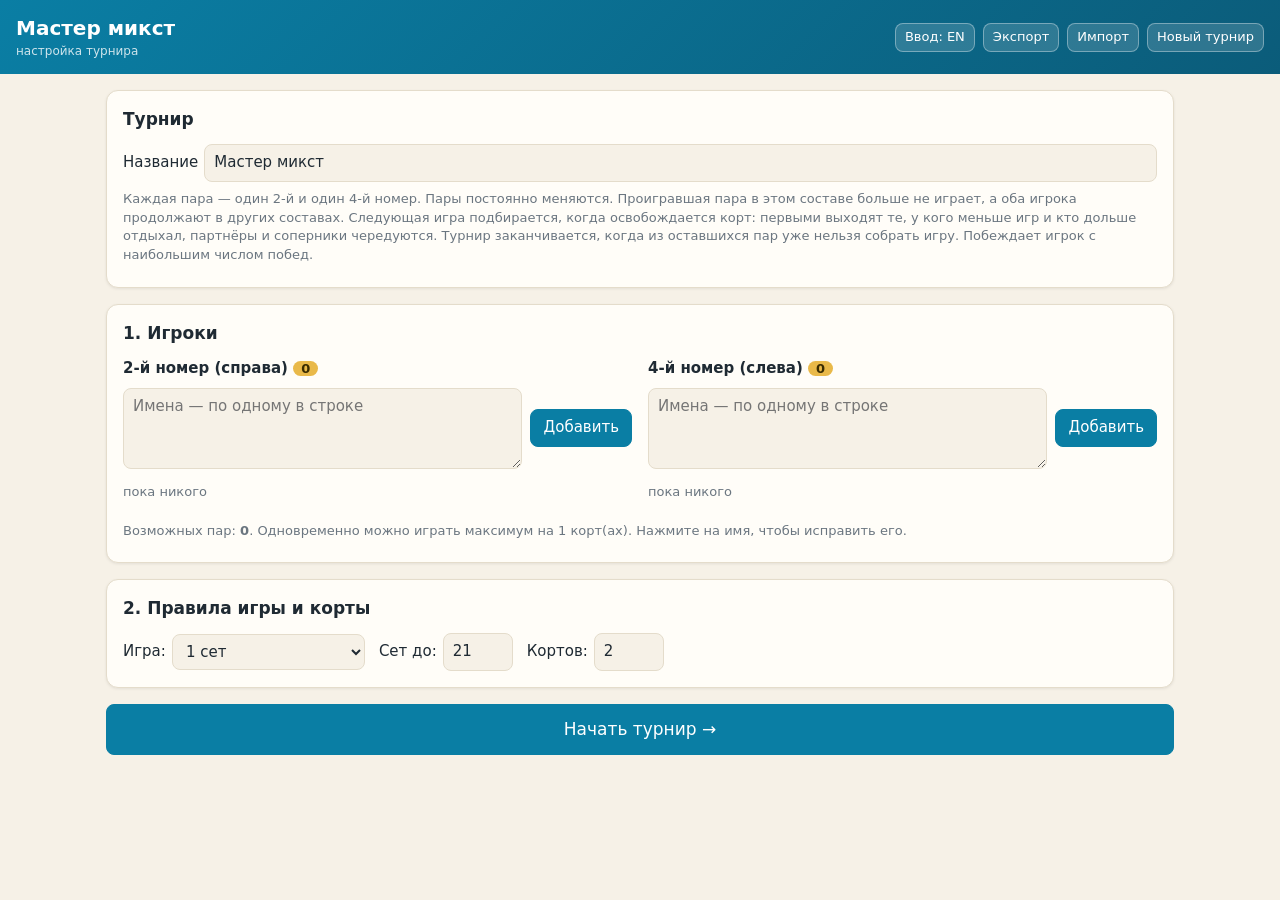
==== index.html @ 3801ddc5 "Add files via upload" ====
<!doctype html>
<html lang="ru">
<head>
<meta charset="utf-8">
<meta name="viewport" content="width=device-width,initial-scale=1">
<title>Мастер микст</title>
<style>
:root{
  --bg:#f6f1e7; --card:#fffdf8; --ink:#1f2a33; --muted:#6b7680; --line:#e4dccb;
  --sea:#0a7ea4; --sea-d:#07617f; --sand:#e9b949; --win:#1f8a4c;
  --ready:#e6f4fa; --done:#eef7f0; --danger:#c0392b; --shadow:0 1px 3px rgba(0,0,0,.08);
}
@media (prefers-color-scheme: dark){
  :root{ --bg:#141a1f; --card:#1d252c; --ink:#e7ecef; --muted:#93a0aa; --line:#2e3a44;
    --sea:#3bb0d6; --sea-d:#69c6e4; --win:#4cc27e; --ready:#173240; --done:#18301f; --shadow:none; }
}
*{box-sizing:border-box}
body{margin:0;background:var(--bg);color:var(--ink);font:15px/1.45 system-ui,-apple-system,"Segoe UI",Roboto,sans-serif}
header{background:linear-gradient(135deg,var(--sea),#0b5c7a);color:#fff;padding:14px 16px;display:flex;gap:8px;align-items:center;flex-wrap:wrap}
header h1{margin:0;font-size:20px;flex:1;min-width:200px}
header h1 small{display:block;font-weight:400;opacity:.8;font-size:12px}
header .btn{background:rgba(255,255,255,.15);border-color:rgba(255,255,255,.35);color:#fff}
main{max-width:1100px;margin:0 auto;padding:16px}
.card{background:var(--card);border:1px solid var(--line);border-radius:12px;padding:16px;margin-bottom:16px;box-shadow:var(--shadow)}
.card h2{margin:0 0 12px;font-size:17px;display:flex;align-items:center;gap:8px}
.card h3{margin:16px 0 8px;font-size:15px}
.cnt{background:var(--sand);color:#3a2c00;border-radius:10px;padding:0 8px;font-size:13px}
.muted{color:var(--muted);font-size:13px;margin:6px 0}
.row{display:flex;gap:8px;align-items:center;flex-wrap:wrap;margin:8px 0}
input,select,textarea{font:inherit;color:var(--ink);background:var(--bg);border:1px solid var(--line);border-radius:8px;padding:7px 9px}
textarea{flex:1;min-width:200px;resize:vertical}
input[type=number]{width:70px}
label{display:inline-flex;gap:6px;align-items:center}
.btn{font:inherit;cursor:pointer;border:1px solid var(--sea);background:var(--sea);color:#fff;border-radius:8px;padding:7px 12px;white-space:nowrap}
.btn:hover{filter:brightness(1.08)}
.btn.ghost{background:transparent;color:var(--sea)}
.btn.danger{background:transparent;border-color:var(--danger);color:var(--danger)}
.btn.big{font-size:17px;padding:12px 22px;width:100%}
.btn.sm{padding:4px 9px;font-size:13px}
.chips{display:flex;flex-wrap:wrap;gap:6px;margin:8px 0}
.chip{display:inline-flex;align-items:center;gap:4px;background:var(--bg);border:1px solid var(--line);border-radius:16px;padding:3px 6px 3px 10px;font-size:14px}
.chip button{border:0;background:none;color:var(--muted);cursor:pointer;font-size:16px;line-height:1;padding:0 3px}
.pcols{display:grid;grid-template-columns:repeat(auto-fit,minmax(280px,1fr));gap:16px}
.pcols h3{margin:0 0 4px}
.opts{display:flex;flex-wrap:wrap;gap:14px}
.tabs{display:flex;gap:4px;margin-bottom:16px;border-bottom:2px solid var(--line);overflow-x:auto}
.tabs button{font:inherit;border:0;background:none;color:var(--muted);padding:9px 14px;cursor:pointer;border-bottom:3px solid transparent;margin-bottom:-2px;white-space:nowrap}
.tabs button.on{color:var(--sea);border-bottom-color:var(--sea);font-weight:600}
.courts{display:grid;grid-template-columns:repeat(auto-fill,minmax(260px,1fr));gap:12px}
.court{border:2px solid var(--sea);border-radius:12px;padding:12px;background:var(--ready)}
.court.free{border-style:dashed;border-color:var(--line);background:transparent;color:var(--muted)}
.court.next{border-style:dashed}
.court .ch{font-size:12px;text-transform:uppercase;letter-spacing:.06em;color:var(--sea-d);font-weight:700;display:flex;justify-content:space-between}
.court .vs{font-size:17px;font-weight:600;margin:8px 0}
.court .vs i{display:block;font-style:normal;color:var(--muted);font-weight:400;font-size:13px;margin:2px 0}
.court .rec{color:var(--muted);font-weight:400;font-size:13px}
.qlist{list-style:none;padding:0;margin:0}
.qlist li{display:flex;align-items:center;gap:10px;padding:8px 0;border-bottom:1px solid var(--line);flex-wrap:wrap}
.qlist li:last-child{border-bottom:0}
.qlist .n{color:var(--muted);font-size:13px;min-width:34px}
.qlist .t{flex:1;min-width:180px}
.qlist .l{color:var(--muted);font-size:13px}
.banner{background:linear-gradient(135deg,var(--sand),#f4d27a);color:#3a2c00;border-radius:12px;padding:16px;margin-bottom:16px;font-size:18px;font-weight:600;text-align:center}
.mgrid{display:grid;grid-template-columns:repeat(auto-fill,minmax(230px,1fr));gap:10px}
.mc{border:1px solid var(--line);border-radius:8px;background:var(--card);overflow:hidden;font-size:14px;cursor:pointer}
.mc.ready{border-color:var(--sea);box-shadow:0 0 0 2px var(--ready)}
.mc .mh{font-size:11px;color:var(--muted);padding:3px 8px;background:var(--bg);display:flex;justify-content:space-between}
.mc .tr{display:flex;justify-content:space-between;padding:5px 8px;gap:8px}
.mc .tr+.tr{border-top:1px solid var(--line)}
.mc .tr.w{font-weight:700;color:var(--win)}
.mc .tr.l{color:var(--muted);text-decoration:line-through}
.mc .ms{font-size:11px;color:var(--muted);padding:2px 8px 4px}
.pgrid{display:grid;grid-template-columns:repeat(auto-fill,minmax(240px,1fr));gap:10px}
.pbox{border:1px solid var(--line);border-radius:10px;padding:10px;background:var(--bg)}
.pbox .ph{display:flex;justify-content:space-between;gap:8px;margin-bottom:6px}
.pbox .rec{color:var(--muted);font-size:13px}
.mates{display:flex;flex-wrap:wrap;gap:5px}
.mate{border:1px solid var(--line);background:var(--card);border-radius:12px;padding:1px 8px;font-size:13px}
.mate.won{border-color:var(--win);color:var(--win);font-weight:600}
.mate.out{text-decoration:line-through;color:var(--danger);opacity:.6;background:transparent}
.oncourt{color:var(--sea);font-weight:700}
table{border-collapse:collapse;width:100%;font-size:14px}
th,td{padding:6px 8px;border-bottom:1px solid var(--line);text-align:center}
th{color:var(--muted);font-weight:600;font-size:12px}
td.nm,th.nm{text-align:left}
tr.top td{background:var(--done)}
.tblwrap{overflow-x:auto}
.cross td{border:1px solid var(--line);min-width:52px}
.cross td.lost{background:rgba(192,57,43,.12);color:var(--danger)}
.cross td.alive{color:var(--win)}
#modal{position:fixed;inset:0;background:rgba(0,0,0,.45);display:none;align-items:center;justify-content:center;padding:16px;z-index:10}
#modal.on{display:flex}
.dlg{background:var(--card);border-radius:14px;padding:18px;max-width:460px;width:100%;max-height:90vh;overflow:auto}
.dlg h3{margin:0 0 4px}
.sets{display:grid;grid-template-columns:1fr 80px 80px;gap:8px;align-items:center;margin:14px 0}
.sets .hd{font-size:12px;color:var(--muted);font-weight:600;text-align:center}
.sets .hd:first-child{text-align:left}
.sets input{width:100%;text-align:center;font-size:17px}
.quick{display:grid;grid-template-columns:1fr 1fr;gap:8px;margin:12px 0}
.quick .btn{white-space:normal}
.err{color:var(--danger);font-size:13px;min-height:18px}
#toast{position:fixed;left:50%;bottom:20px;transform:translateX(-50%);background:#1f2a33;color:#fff;padding:12px 16px;border-radius:12px;max-width:min(560px,calc(100vw - 32px));box-shadow:0 6px 24px rgba(0,0,0,.3);display:none;z-index:20;cursor:pointer}
#toast.on{display:block}
#toast div+div{margin-top:4px}
</style>
</head>
<body>
<header>
  <h1 id="title">Мастер микст</h1>
  <button class="btn sm" id="kb" onclick="toggleRu()" title="Печатать русскими буквами, даже если в системе стоит английская раскладка (переключение: F2)">Ввод: EN</button>
  <button class="btn sm" onclick="exportData()">Экспорт</button>
  <button class="btn sm" onclick="document.getElementById('imp').click()">Импорт</button>
  <input type="file" id="imp" accept=".json" style="display:none" onchange="importData(this)">
  <button class="btn sm" onclick="newTournament()">Новый турнир</button>
</header>
<main id="app"></main>
<div id="modal" onclick="if(event.target===this)closeModal()"></div>
<div id="toast" onclick="this.classList.remove('on')"></div>

<script>
'use strict';
const LS = 'beachvb.mm.v1';
const POS = { 2: '2-й номер (справа)', 4: '4-й номер (слева)' };

function newState() {
  return {
    stage: 'setup', name: 'Мастер микст', players: [], pairs: [], matches: [], tab: 'now',
    settings: { bestOf: 1, pointsTo: 21, lastTo: 15, courts: 2 },
  };
}
function load() { try { const s = localStorage.getItem(LS); return s ? JSON.parse(s) : null; } catch (e) { return null; } }
function save() { try { localStorage.setItem(LS, JSON.stringify(S)); } catch (e) {} }
let S = load() || newState();

const uid = () => Math.random().toString(36).slice(2, 10);
const esc = s => String(s ?? '').replace(/[&<>"']/g, c => ({ '&': '&amp;', '<': '&lt;', '>': '&gt;', '"': '&quot;', "'": '&#39;' }[c]));
const $ = s => document.querySelector(s);
const byTime = (x, y) => x.time - y.time;
const pkey = (x, y) => x < y ? x + '|' + y : y + '|' + x;
function player(id) { return S.players.find(p => p.id === id); }
function pName(id) { const p = player(id); return p ? p.name : '?'; }
function pair(id) { return S.pairs.find(p => p.id === id); }
function pairName(id) { const p = pair(id); return p ? p.members.map(pName).join(' / ') : '?'; }
function membersOf(m) { return [...pair(m.a).members, ...pair(m.b).members]; }
function winnerPair(m) { return m.result ? (m.result.winner === 'a' ? m.a : m.b) : null; }
function loserPair(m) { return m.result ? (m.result.winner === 'a' ? m.b : m.a) : null; }
function maxNum() { return Math.max(0, ...S.matches.map(m => m.num)); }

/* ================= Состояние турнира ================= */
// выбывшие пары, кто сейчас занят, статистика игроков и пар
function info() {
  const ms = S.matches.slice().sort(byTime);
  const lost = new Set(), busy = new Set(), P = {}, opp = {}, pairG = {}, pairW = {}, pairL = {};
  S.players.forEach(p => { P[p.id] = { id: p.id, g: 0, w: 0, l: 0, pf: 0, pa: 0, last: 0 }; });
  for (const m of ms) {
    const A = pair(m.a).members, B = pair(m.b).members;
    [...A, ...B].forEach(p => { if (P[p]) { P[p].g++; P[p].last = m.time; } });
    [m.a, m.b].forEach(t => { pairG[t] = (pairG[t] || 0) + 1; });
    A.forEach(x => B.forEach(y => { opp[pkey(x, y)] = (opp[pkey(x, y)] || 0) + 1; }));
    if (m.result) {
      const aw = m.result.winner === 'a', W = aw ? A : B, L = aw ? B : A;
      lost.add(loserPair(m));
      pairW[winnerPair(m)] = (pairW[winnerPair(m)] || 0) + 1; pairL[loserPair(m)] = (pairL[loserPair(m)] || 0) + 1;
      W.forEach(p => P[p] && P[p].w++); L.forEach(p => P[p] && P[p].l++);
      for (const [x, y] of m.result.sets || []) {
        A.forEach(p => { if (P[p]) { P[p].pf += x; P[p].pa += y; } });
        B.forEach(p => { if (P[p]) { P[p].pf += y; P[p].pa += x; } });
      }
    } else [...A, ...B].forEach(p => busy.add(p));
  }
  return { lost, busy, P, opp, pairG, pairW, pairL, T: ms.length };
}
function availPairs(I, busy = I.busy) {
  return S.pairs.filter(p => !I.lost.has(p.id) && p.members.every(x => I.P[x] && !busy.has(x)));
}
function hasPairLeft(I, id) { return S.pairs.some(p => p.members.includes(id) && !I.lost.has(p.id)); }

// Подбор лучшей следующей игры: меньше всего сыгранных → дольше всех отдыхали → новые партнёры и соперники
function pickGame(I) {
  const C = Math.max(1, S.settings.courts), avail = availPairs(I);
  let best = null, bs = Infinity;
  for (let i = 0; i < avail.length; i++) for (let j = i + 1; j < avail.length; j++) {
    const a = avail[i], b = avail[j];
    if (a.members[0] === b.members[0] || a.members[1] === b.members[1]) continue; // игрок не может быть в обеих парах
    const ps = [...a.members, ...b.members];
    const g = ps.map(p => I.P[p].g);
    const w = ps.map(p => (I.T - I.P[p].last) / C);
    let s = 100 * Math.max(...g) + 20 * g.reduce((x, y) => x + y, 0)
      - 2 * w.reduce((x, y) => x + y * y, 0)
      + 6 * ((I.pairG[a.id] || 0) + (I.pairG[b.id] || 0));
    for (const x of a.members) for (const y of b.members) s += 4 * (I.opp[pkey(x, y)] || 0);
    s += Math.random();
    if (s < bs) { bs = s; best = [a, b]; }
  }
  return best;
}
function isComplete() { return S.stage === 'running' && S.matches.every(m => m.result) && !pickGame(info()); }

/* ================= Корты ================= */
function assignCourts() {
  const C = S.settings.courts, newly = [];
  for (const m of S.matches) if (m.court && (m.result || m.court > C)) m.court = null;
  const used = new Set(), busy = new Set();
  const freeCourt = () => { let c = 1; while (used.has(c)) c++; return c; };
  for (const m of S.matches) if (m.court) { used.add(m.court); membersOf(m).forEach(p => busy.add(p)); }
  // сначала — уже составленные, но не начатые игры (например, после сброса результата)
  for (const m of S.matches.filter(m => !m.result && !m.court).sort(byTime)) {
    if (used.size >= C) break;
    if (membersOf(m).some(p => busy.has(p))) continue;
    m.court = freeCourt(); used.add(m.court); membersOf(m).forEach(p => busy.add(p)); newly.push(m);
  }
  // затем — новые игры на свободные корты
  while (used.size < C && !S.matches.some(m => !m.result && !m.court)) {
    const I = info(), pick = pickGame(I);
    if (!pick) break;
    const n = I.T + 1, c = freeCourt();
    const m = { id: uid(), num: maxNum() + 1, time: n, a: pick[0].id, b: pick[1].id, court: c, result: null };
    S.matches.push(m); used.add(c); newly.push(m);
  }
  return newly;
}

/* ================= Места ================= */
function ranking() {
  const I = info(), pct = r => r.w / ((r.w + r.l) || 1);
  return Object.values(I.P).sort((x, y) => y.w - x.w || pct(y) - pct(x) || (y.pf - y.pa) - (x.pf - x.pa));
}
function places() {
  const R = ranking(), res = [], same = (x, y) => x.w === y.w && x.l === y.l && x.pf - x.pa === y.pf - y.pa;
  R.forEach((r, i) => { if (i && same(r, R[i - 1])) res[res.length - 1].ids.push(r.id); else res.push({ place: i + 1, ids: [r.id] }); });
  return res;
}
function placeMap() { const m = {}; places().forEach(x => x.ids.forEach(id => { m[id] = x.place; })); return m; }

/* ================= Настройка ================= */
function addPlayers(pos) {
  const el = $('#pl' + pos); const names = el.value.split(/[\n,;]+/).map(s => s.trim()).filter(Boolean);
  if (!names.length) return;
  names.forEach(n => S.players.push({ id: uid(), name: n, pos }));
  render();
  setTimeout(() => $('#pl' + pos) && $('#pl' + pos).focus(), 0);
}
function setPos(id, pos) { const p = player(id); if (p) p.pos = pos; render(); }
function delPlayer(id) { S.players = S.players.filter(p => p.id !== id); render(); }
function renamePlayer(id) {
  const p = player(id); if (!p) return;
  const v = prompt('Имя игрока', p.name); if (v && v.trim()) { p.name = v.trim(); render(); }
}
function setS(k, v) { S.settings[k] = v; render(); }

function startTournament() {
  const p2 = S.players.filter(p => p.pos === 2), p4 = S.players.filter(p => p.pos === 4);
  if (p2.length < 2 || p4.length < 2) return alert('Нужно минимум по 2 игрока каждого номера.');
  S.pairs = [];
  for (const a of p4) for (const b of p2) S.pairs.push({ id: 'pr_' + a.id + '_' + b.id, members: [a.id, b.id] });
  S.matches = []; S.stage = 'running'; S.tab = 'now';
  const nw = assignCourts(); render();
  toast(['Турнир начался! Пар в игре: ' + S.pairs.length, ...nw.map(courtLine)]);
}
function backToSetup() {
  if (S.matches.some(m => m.result) && !confirm('Все результаты игр будут удалены. Вернуться к настройке?')) return;
  S.stage = 'setup'; S.matches = []; S.pairs = []; render();
}
function newTournament() {
  if (!confirm('Начать новый турнир? Текущие данные будут удалены (сначала можно сделать экспорт).')) return;
  S = newState(); render();
}
function exportData() {
  const blob = new Blob([JSON.stringify(S, null, 2)], { type: 'application/json' });
  const a = document.createElement('a'); a.href = URL.createObjectURL(blob);
  a.download = (S.name || 'master-mix').replace(/[^\wа-яё -]/gi, '_') + '.json'; a.click();
  setTimeout(() => URL.revokeObjectURL(a.href), 1000);
}
function importData(inp) {
  const f = inp.files[0]; if (!f) return;
  f.text().then(t => {
    const d = JSON.parse(t);
    if (!Array.isArray(d.players) || !Array.isArray(d.matches) || !d.settings) throw 0;
    S = Object.assign(newState(), d); S.settings = Object.assign(newState().settings, d.settings); render(); toast(['Турнир загружен']);
  }).catch(() => alert('Не удалось прочитать файл')); inp.value = '';
}

/* ================= Результаты ================= */
function openMatch(id) {
  const m = S.matches.find(m => m.id === id); if (!m) return;
  const A = pairName(m.a), B = pairName(m.b), n = S.settings.bestOf;
  const sets = (m.result && m.result.sets) || [];
  let rows = '';
  for (let i = 0; i < n; i++) {
    const last = n > 1 && i === n - 1, ph = last ? S.settings.lastTo : S.settings.pointsTo;
    rows += `<div>Сет ${i + 1}${last ? ' <span class="muted">(если нужен)</span>' : ''}</div>
      <input type="number" min="0" inputmode="numeric" class="sa" placeholder="${ph}" value="${sets[i] ? sets[i][0] : ''}">
      <input type="number" min="0" inputmode="numeric" class="sb" placeholder="${ph}" value="${sets[i] ? sets[i][1] : ''}">`;
  }
  $('#modal').innerHTML = `<div class="dlg">
    <h3>Игра №${m.num}</h3><div class="muted">${m.court ? 'Корт ' + m.court : ''}</div>
    <div class="sets"><div class="hd">Счёт</div><div class="hd">${esc(A)}</div><div class="hd">${esc(B)}</div>${rows}</div>
    <div class="err" id="err"></div>
    <button class="btn big" onclick="saveScore('${id}')">Сохранить счёт</button>
    <p class="muted" style="text-align:center">или просто отметьте победителей без счёта:</p>
    <div class="quick"><button class="btn ghost" onclick="applyResult('${id}',{winner:'a',sets:[]})">Победа: ${esc(A)}</button>
      <button class="btn ghost" onclick="applyResult('${id}',{winner:'b',sets:[]})">Победа: ${esc(B)}</button></div>
    <div class="row" style="justify-content:space-between">
      ${m.result ? `<button class="btn danger sm" onclick="applyResult('${id}',null)">Сбросить результат</button>` : '<span></span>'}
      <button class="btn ghost sm" onclick="closeModal()">Закрыть</button></div></div>`;
  $('#modal').classList.add('on');
}
function closeModal() { $('#modal').classList.remove('on'); $('#modal').innerHTML = ''; }
function saveScore(id) {
  const as = [...document.querySelectorAll('#modal .sa')], bs = [...document.querySelectorAll('#modal .sb')];
  const sets = []; let err = '';
  as.forEach((el, i) => {
    const x = el.value.trim(), y = bs[i].value.trim();
    if (x === '' && y === '') return;
    if (x === '' || y === '') { err = `Сет ${i + 1}: введите счёт обеих пар`; return; }
    if (+x === +y) { err = `Сет ${i + 1}: ничьей быть не может`; return; }
    sets.push([+x, +y]);
  });
  if (!err && !sets.length) err = 'Введите счёт или выберите победителей кнопкой ниже';
  const wa = sets.filter(s => s[0] > s[1]).length, wb = sets.length - wa;
  if (!err && wa === wb) err = 'Счёт по сетам равный — нужен решающий сет';
  if (err) { $('#err').textContent = err; return; }
  applyResult(id, { winner: wa > wb ? 'a' : 'b', sets });
}
function applyResult(id, res) {
  const m = S.matches.find(m => m.id === id); const prev = m.result;
  if (prev && res && prev.winner !== res.winner) {
    // новая проигравшая пара могла уже сыграть позже — такие игры (и все после них) пересоздаются
    const nl = res.winner === 'a' ? m.b : m.a;
    const bad = S.matches.filter(x => x.time > m.time && (x.a === nl || x.b === nl));
    if (bad.length) {
      const t0 = Math.min(...bad.map(x => x.time)), del = S.matches.filter(x => x.time >= t0);
      if (!confirm(`Пара «${pairName(nl)}» уже играла позже. Будут удалены ${del.length} последующих игр(ы), и расписание составится заново. Продолжить?`)) return;
      S.matches = S.matches.filter(x => !del.includes(x));
    }
  }
  m.result = res ? Object.assign({}, res, { at: Date.now() }) : null;
  const nw = assignCourts();
  closeModal(); render();
  const msg = [];
  if (res) {
    msg.push(`Победа: <b>${esc(pairName(winnerPair(m)))}</b>`);
    msg.push(`Пара ${esc(pairName(loserPair(m)))} в этом составе больше не играет`);
  }
  nw.forEach(x => msg.push('▶ ' + courtLine(x)));
  if (isComplete()) { const p = places()[0]; if (p) msg.push(`🏆 Турнир завершён! Победитель: <b>${esc(p.ids.map(pName).join(', '))}</b>`); }
  if (msg.length) toast(msg);
}
function courtLine(m) { return `Корт ${m.court}: <b>${esc(pairName(m.a))}</b> — <b>${esc(pairName(m.b))}</b>`; }
function setCourts(v) {
  S.settings.courts = Math.max(1, Math.min(20, +v || 1));
  const nw = assignCourts(); render(); if (nw.length) toast(nw.map(x => '▶ ' + courtLine(x)));
}

let toastTimer;
function toast(lines) {
  const t = $('#toast'); t.innerHTML = lines.map(l => `<div>${l}</div>`).join('');
  t.classList.add('on'); clearTimeout(toastTimer); toastTimer = setTimeout(() => t.classList.remove('on'), 4000 + lines.length * 1500);
}

/* ================= Русская раскладка внутри приложения ================= */
// Клавиши переводятся в кириллицу по физическому положению (ЙЦУКЕН), независимо от раскладки системы
const RU_KEYS = {
  KeyQ: 'й', KeyW: 'ц', KeyE: 'у', KeyR: 'к', KeyT: 'е', KeyY: 'н', KeyU: 'г', KeyI: 'ш', KeyO: 'щ', KeyP: 'з', BracketLeft: 'х', BracketRight: 'ъ',
  KeyA: 'ф', KeyS: 'ы', KeyD: 'в', KeyF: 'а', KeyG: 'п', KeyH: 'р', KeyJ: 'о', KeyK: 'л', KeyL: 'д', Semicolon: 'ж', Quote: 'э',
  KeyZ: 'я', KeyX: 'ч', KeyC: 'с', KeyV: 'м', KeyB: 'и', KeyN: 'т', KeyM: 'ь', Comma: 'б', Period: 'ю', Backquote: 'ё',
};
let ruMode = false;
try { ruMode = localStorage.getItem('beachvb.ru') === '1'; } catch (e) {}
function toggleRu() {
  ruMode = !ruMode;
  try { localStorage.setItem('beachvb.ru', ruMode ? '1' : '0'); } catch (e) {}
  updateKb();
  toast([ruMode ? 'Ввод русскими буквами включён (F2 — переключить)' : 'Ввод как в системе (EN)']);
}
function updateKb() { const b = $('#kb'); if (b && b.style) { b.textContent = 'Ввод: ' + (ruMode ? 'RU' : 'EN'); b.style.background = ruMode ? 'var(--sand)' : ''; b.style.color = ruMode ? '#3a2c00' : ''; } }
function ruChar(e) {
  let ch = RU_KEYS[e.code];
  if (e.code === 'Slash') ch = e.shiftKey ? ',' : '.';
  if (!ch) return null;
  const upper = e.shiftKey !== !!(e.getModifierState && e.getModifierState('CapsLock'));
  return upper ? ch.toUpperCase() : ch;
}
function ruKeydown(e) {
  if (e.key === 'F2') { e.preventDefault(); toggleRu(); return; }
  if (!ruMode || e.ctrlKey || e.metaKey || e.altKey || e.isComposing) return;
  const el = e.target;
  if (!(el.tagName === 'TEXTAREA' || (el.tagName === 'INPUT' && (el.type === 'text' || el.type === 'search' || !el.getAttribute('type'))))) return;
  const ch = ruChar(e); if (!ch) return;
  e.preventDefault();
  if (!(document.execCommand && document.execCommand('insertText', false, ch))) {
    el.setRangeText(ch, el.selectionStart, el.selectionEnd, 'end'); el.dataset.ru = '1';
  }
}
if (typeof document !== 'undefined' && document.addEventListener) {
  document.addEventListener('keydown', ruKeydown, true);
  document.addEventListener('focusout', e => { const el = e.target; if (el.dataset && el.dataset.ru) { delete el.dataset.ru; el.dispatchEvent(new Event('change', { bubbles: true })); } }, true);
}

/* ================= Отрисовка ================= */
function render() {
  save();
  if (typeof document === 'undefined') return;
  $('#title').innerHTML = esc(S.name) + `<small>${S.stage === 'setup' ? 'настройка турнира' : 'мастер микст · ' + S.players.length + ' игроков'}</small>`;
  $('#app').innerHTML = S.stage === 'setup' ? viewSetup() : viewRun();
  updateKb();
}

function viewSetup() {
  const s = S.settings;
  const p2 = S.players.filter(p => p.pos === 2).length, p4 = S.players.filter(p => p.pos === 4).length;
  const col = pos => {
    const list = S.players.filter(p => p.pos === pos), other = pos === 2 ? 4 : 2;
    return `<div><h3>${POS[pos]} <span class="cnt">${list.length}</span></h3>
      <div class="row"><textarea id="pl${pos}" rows="3" placeholder="Имена — по одному в строке" onkeydown="if(event.key==='Enter'&&(event.ctrlKey||event.metaKey))addPlayers(${pos})"></textarea>
      <button class="btn" onclick="addPlayers(${pos})">Добавить</button></div>
      <div class="chips">${list.map(p => `<span class="chip"><span onclick="renamePlayer('${p.id}')" title="Нажмите, чтобы переименовать" style="cursor:pointer">${esc(p.name)}</span><button onclick="setPos('${p.id}',${other})" title="Перевести в ${other}-й номер">⇄</button><button onclick="delPlayer('${p.id}')" title="Удалить">×</button></span>`).join('') || '<span class="muted">пока никого</span>'}</div></div>`;
  };
  return `
  <section class="card"><h2>Турнир</h2>
    <div class="row"><label style="flex:1">Название <input style="flex:1" value="${esc(S.name)}" onchange="S.name=this.value;render()"></label></div>
    <p class="muted">Каждая пара — один 2-й и один 4-й номер. Пары постоянно меняются. Проигравшая пара в этом составе больше не играет, а оба игрока продолжают в других составах.
    Следующая игра подбирается, когда освобождается корт: первыми выходят те, у кого меньше игр и кто дольше отдыхал, партнёры и соперники чередуются.
    Турнир заканчивается, когда из оставшихся пар уже нельзя собрать игру. Побеждает игрок с наибольшим числом побед.</p></section>

  <section class="card"><h2>1. Игроки</h2>
    <div class="pcols">${col(2)}${col(4)}</div>
    <p class="muted">Возможных пар: <b>${p2 * p4}</b>. Одновременно можно играть максимум на ${Math.max(1, Math.floor(Math.min(p2, p4) / 2))} корт(ах). Нажмите на имя, чтобы исправить его.</p>
  </section>

  <section class="card"><h2>2. Правила игры и корты</h2>
    <div class="opts">
      <label>Игра: <select onchange="setS('bestOf',+this.value)"><option value="1" ${s.bestOf === 1 ? 'selected' : ''}>1 сет</option><option value="3" ${s.bestOf === 3 ? 'selected' : ''}>до 2 побед (3 сета)</option></select></label>
      <label>Сет до: <input type="number" min="1" value="${s.pointsTo}" onchange="setS('pointsTo',+this.value||21)"></label>
      ${s.bestOf > 1 ? `<label>Решающий сет до: <input type="number" min="1" value="${s.lastTo}" onchange="setS('lastTo',+this.value||15)"></label>` : ''}
      <label>Кортов: <input type="number" min="1" max="20" value="${s.courts}" onchange="setS('courts',Math.max(1,+this.value||1))"></label>
    </div>
  </section>
  <button class="btn big" onclick="startTournament()">Начать турнир →</button>`;
}

function viewRun() {
  const tabs = { now: 'Сейчас', games: 'Все игры', stats: 'Статистика' };
  const body = S.tab === 'games' ? viewGames() : S.tab === 'stats' ? viewStats() : viewNow();
  return `<div class="tabs">${Object.entries(tabs).map(([k, v]) => `<button class="${S.tab === k ? 'on' : ''}" onclick="S.tab='${k}';render()">${v}</button>`).join('')}
    <span style="flex:1"></span><button onclick="backToSetup()">⚙ Настройка</button></div>${body}`;
}

function sideHTML(pairId, P) {
  return pair(pairId).members.map(p => `${esc(pName(p))} <span class="rec">${P[p].w}/${P[p].l}</span>`).join(' / ');
}
function scoreText(m) {
  if (!m.result) return '';
  const s = m.result.sets || [];
  return s.length ? s.map(x => x[0] + ':' + x[1]).join(', ') : 'без счёта';
}

function viewNow() {
  const I = info(), C = S.settings.courts;
  const done = S.matches.filter(m => m.result).length, alive = availPairs(I, new Set()).length;
  let html = '';
  if (isComplete()) {
    const p = places()[0];
    html += `<div class="banner">🏆 Турнир завершён! Победитель: ${esc((p ? p.ids : []).map(pName).join(', '))}</div>`;
  }
  let courts = '';
  for (let c = 1; c <= C; c++) {
    const m = S.matches.find(x => x.court === c);
    courts += m ? `<div class="court"><div class="ch"><span>Корт ${c}</span><span>Игра №${m.num}</span></div>
      <div class="vs">${sideHTML(m.a, I.P)}<i>против</i>${sideHTML(m.b, I.P)}</div>
      <div class="row"><button class="btn" onclick="openMatch('${m.id}')">Ввести счёт / победителей</button></div></div>`
      : `<div class="court free"><div class="ch"><span>Корт ${c}</span></div><div class="vs" style="font-size:15px">Свободен</div><div class="muted">${isComplete() ? 'турнир завершён' : 'нет свободных игроков для игры'}</div></div>`;
  }
  if (!isComplete()) {
    const pick = pickGame(I);
    if (pick && S.matches.some(m => m.court)) courts += `<div class="court next"><div class="ch"><span>Следующая игра</span><span>предварительно</span></div>
      <div class="vs">${sideHTML(pick[0].id, I.P)}<i>против</i>${sideHTML(pick[1].id, I.P)}</div>
      <div class="muted">Выйдут на первый освободившийся корт. Состав может уточниться в этот момент, чтобы все играли равномерно.</div></div>`;
  }
  html += `<section class="card"><h2>На кортах</h2>
    <div class="row muted">Сыграно игр: <b>${done}</b> · Пар ещё в игре: <b>${alive}</b> из ${S.pairs.length}
      <span style="flex:1"></span><label>Кортов: <input type="number" min="1" max="20" value="${C}" onchange="setCourts(this.value)"></label></div>
    <div class="courts" style="margin-top:10px">${courts}</div></section>`;

  html += `<section class="card"><h2>Игроки</h2><div class="tblwrap"><table><thead><tr>
    <th class="nm">Игрок</th><th>Победы / поражения</th></tr></thead><tbody>
    ${ranking().map(r => `<tr><td class="nm">${esc(pName(r.id))}</td><td><b style="color:var(--win)">${r.w}</b> / ${r.l}</td></tr>`).join('')}
    </tbody></table></div></section>`;

  html += partnersCard(I);

  const rest = Object.values(I.P).filter(p => !I.busy.has(p.id));
  const resting = rest.filter(p => hasPairLeft(I, p.id)).sort((x, y) => x.g - y.g || x.last - y.last);
  const out = rest.filter(p => !hasPairLeft(I, p.id));
  if (resting.length || out.length) {
    html += `<section class="card"><h2>Отдыхают</h2>${resting.length ? `<ul class="qlist">${resting.map(p => {
      const pause = p.g ? Math.round((I.T - p.last) / Math.max(1, C)) : null;
      return `<li><span class="t">${esc(pName(p.id))} <span class="l">· ${player(p.id).pos}-й номер</span></span><span class="l">сыграно ${p.g}${pause !== null ? ` · пауза ${pause} ${pause === 1 ? 'тур' : 'тура(ов)'}` : ' · ещё не играл(а)'}</span></li>`;
    }).join('')}</ul>` : '<p class="muted">Все играют.</p>'}
    ${out.length ? `<h3>Закончили (все пары с их участием выбыли)</h3><p>${out.map(p => esc(pName(p.id))).join(', ')}</p>` : ''}</section>`;
  }

  const recent = S.matches.filter(m => m.result).sort((x, y) => (y.result.at || 0) - (x.result.at || 0)).slice(0, 6);
  if (recent.length) html += `<section class="card"><h2>Последние результаты</h2><ul class="qlist">${recent.map(m =>
    `<li><span class="n">№${m.num}</span><span class="t"><b>${esc(pairName(winnerPair(m)))}</b> победили ${esc(pairName(loserPair(m)))} <span class="l">· ${esc(scoreText(m))}</span></span>
    <button class="btn ghost sm" onclick="openMatch('${m.id}')">Изменить</button></li>`).join('')}</ul></section>`;
  return html;
}

// по каждому игроку — все возможные напарники; с кем проиграл — вычеркнуты
function partnersCard(I) {
  const pid = (x, y) => { const a = player(x), b = player(y); return a.pos === 4 ? 'pr_' + x + '_' + y : 'pr_' + y + '_' + x; };
  const boxes = ranking().map(r => {
    const me = player(r.id), mates = S.players.filter(p => p.pos !== me.pos);
    const left = mates.filter(p => !I.lost.has(pid(me.id, p.id))).length;
    return `<div class="pbox"><div class="ph"><b>${esc(me.name)}</b><span class="rec">${me.pos}-й · ${r.w}/${r.l}</span></div>
      <div class="mates">${mates.map(p => {
        const id = pid(me.id, p.id), w = I.pairW[id] || 0;
        if (I.lost.has(id)) return `<span class="mate out" title="проиграли вместе">${esc(p.name)}</span>`;
        return `<span class="mate${w ? ' won' : ''}" title="${w ? 'побед вместе: ' + w : 'ещё не играли вместе'}">${esc(p.name)}${w ? ' ✓' + (w > 1 ? w : '') : ''}</span>`;
      }).join('')}</div>
      <div class="muted" style="margin:4px 0 0">осталось напарников: ${left} из ${mates.length}</div></div>`;
  }).join('');
  return `<section class="card"><h2>Напарники</h2>
    <p class="muted">Зачёркнут — с этим напарником игрок проиграл, вместе они больше не играют. ✓ — вместе выиграли.</p>
    <div class="pgrid">${boxes}</div></section>`;
}
function card(m) {
  const sets = (m.result && m.result.sets) || [];
  const sa = sets.filter(x => x[0] > x[1]).length, sb = sets.length - sa;
  const cls = side => !m.result ? '' : m.result.winner === side ? 'w' : 'l';
  const sc = side => !m.result ? '' : sets.length ? (side === 'a' ? sa : sb) : (m.result.winner === side ? '✓' : '');
  return `<div class="mc ${m.result ? '' : 'ready'}" onclick="openMatch('${m.id}')">
    <div class="mh"><span>Игра №${m.num}</span>${m.court ? `<span class="oncourt">Корт ${m.court}</span>` : m.result ? '' : '<span>ждёт корта</span>'}</div>
    <div class="tr ${cls('a')}"><span>${esc(pairName(m.a))}</span><b>${sc('a')}</b></div>
    <div class="tr ${cls('b')}"><span>${esc(pairName(m.b))}</span><b>${sc('b')}</b></div>
    ${sets.length ? `<div class="ms">${esc(scoreText(m))}</div>` : ''}</div>`;
}
function viewGames() {
  const ms = S.matches.slice().sort(byTime);
  return `<section class="card"><h2>Все игры <span class="cnt">${ms.length}</span></h2>
    <p class="muted">Новые игры появляются по мере освобождения кортов. Нажмите на игру, чтобы ввести или изменить счёт.</p>
    <div class="mgrid">${ms.map(card).join('')}</div></section>`;
}

function viewStats() {
  const I = info(), R = ranking(), pm = placeMap();
  const alive = id => S.pairs.filter(p => p.members.includes(id) && !I.lost.has(p.id)).length;
  let h = `<section class="card"><h2>Личный зачёт${isComplete() ? ' — итог' : ''}</h2><div class="tblwrap"><table><thead><tr>
    <th>Место</th><th class="nm">Игрок</th><th>Номер</th><th>Игр</th><th>Побед</th><th>Поражений</th><th>% побед</th><th>Мячи</th><th>±</th><th>Пар в игре</th></tr></thead><tbody>
    ${R.map(r => { const g = r.w + r.l; return `<tr class="${pm[r.id] === 1 && g ? 'top' : ''}"><td><b>${pm[r.id]}</b></td><td class="nm">${esc(pName(r.id))}</td><td>${player(r.id).pos}</td>
      <td>${g}</td><td><b>${r.w}</b></td><td>${r.l}</td><td>${g ? Math.round(r.w / g * 100) + '%' : '—'}</td><td>${r.pf}:${r.pa}</td><td>${r.pf - r.pa > 0 ? '+' : ''}${r.pf - r.pa}</td><td>${alive(r.id)}</td></tr>`; }).join('')}
    </tbody></table></div><p class="muted">Побеждает игрок с наибольшим числом побед. При равенстве — выше процент побед, затем разница мячей.</p></section>`;
  const p4 = S.players.filter(p => p.pos === 4), p2 = S.players.filter(p => p.pos === 2);
  h += `<section class="card"><h2>Пары: победы–поражения</h2><div class="tblwrap"><table class="cross"><thead><tr><th class="nm">4-й \\ 2-й</th>${p2.map(p => `<th>${esc(p.name)}</th>`).join('')}</tr></thead><tbody>
    ${p4.map(a => `<tr><td class="nm"><b>${esc(a.name)}</b></td>${p2.map(b => {
      const id = 'pr_' + a.id + '_' + b.id, w = I.pairW[id] || 0, l = I.pairL[id] || 0;
      return I.lost.has(id) ? `<td class="lost">✕ ${w}–${l}</td>` : `<td class="alive">${w || l ? w + '–' + l : '·'}</td>`;
    }).join('')}</tr>`).join('')}</tbody></table></div>
    <p class="muted">✕ — пара проиграла и в этом составе больше не выходит. «·» — пара ещё не играла.</p></section>`;
  return h;
}

render();
</script>
</body>
</html>
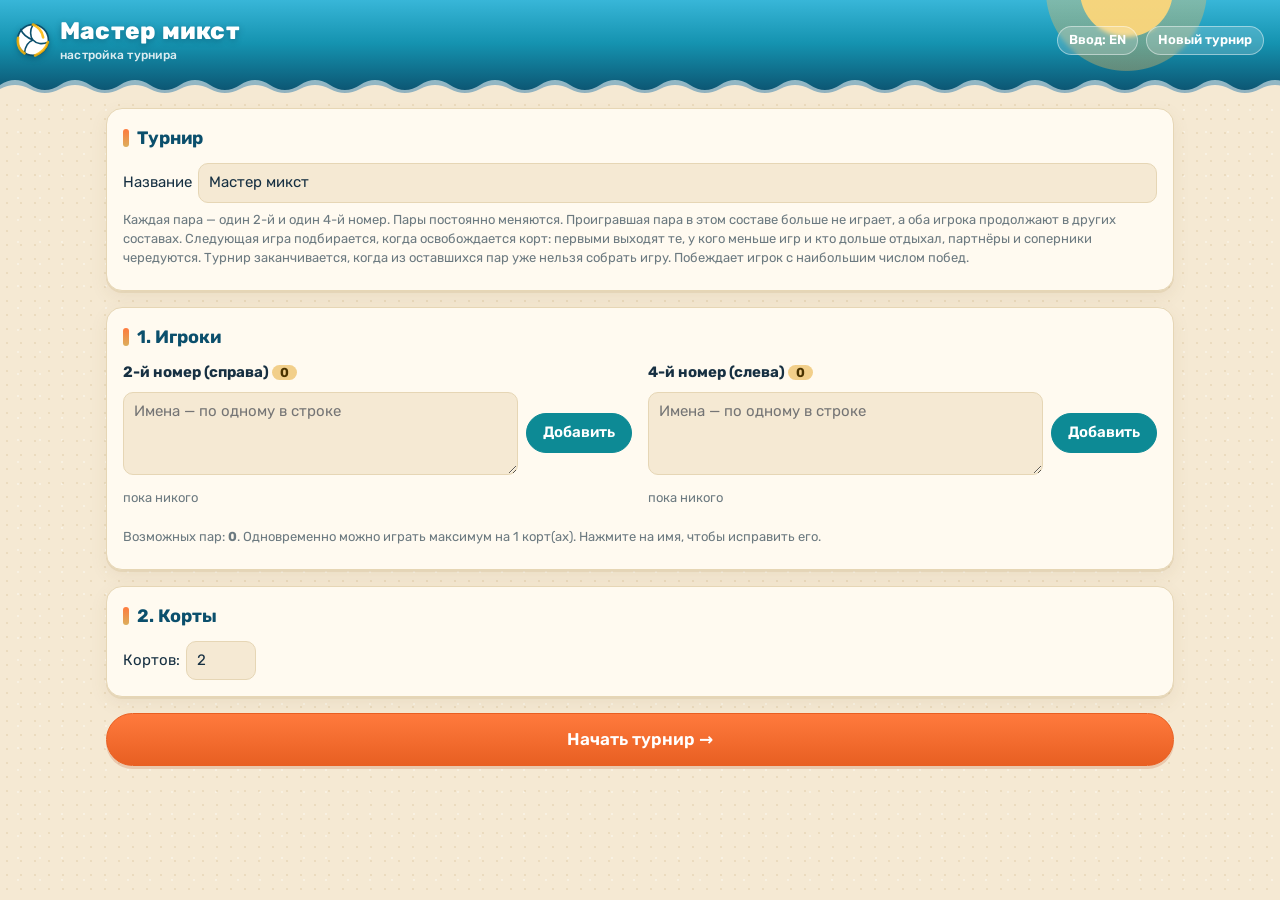
==== commit 01168493: "Add files via upload" ====
--- a/index.html
+++ b/index.html
@@ -4,113 +4,145 @@
 <meta charset="utf-8">
 <meta name="viewport" content="width=device-width,initial-scale=1">
 <title>Мастер микст</title>
+<link rel="preconnect" href="https://fonts.googleapis.com"><link rel="preconnect" href="https://fonts.gstatic.com" crossorigin>
+<link href="https://fonts.googleapis.com/css2?family=Rubik:wght@400;500;600;700;800&display=swap" rel="stylesheet">
+<link rel="icon" href="data:image/svg+xml,%3Csvg xmlns=%22http://www.w3.org/2000/svg%22 viewBox=%220 0 100 100%22%3E%3Ctext y=%22.9em%22 font-size=%2290%22%3E🏐%3C/text%3E%3C/svg%3E">
+<meta name="theme-color" content="#1593b0">
 <style>
 :root{
-  --bg:#f6f1e7; --card:#fffdf8; --ink:#1f2a33; --muted:#6b7680; --line:#e4dccb;
-  --sea:#0a7ea4; --sea-d:#07617f; --sand:#e9b949; --win:#1f8a4c;
-  --ready:#e6f4fa; --done:#eef7f0; --danger:#c0392b; --shadow:0 1px 3px rgba(0,0,0,.08);
+  --bg:#f5e9d3; --card:#fffaf0; --ink:#173042; --muted:#6c7a80; --line:#e6d6b5;
+  --sea:#0d8a95; --sea-d:#0a5f6e; --ocean:#0b4f6c; --sun:#ff7a3d; --sun-d:#e85f22;
+  --sand:#f2cf8a; --sand-d:#dcae5c; --court:#f6dca6; --win:#1e8a52;
+  --ready:#e2f4f4; --done:#e6f4ea; --danger:#c8412f; --shadow:0 2px 0 rgba(160,120,50,.12),0 6px 18px rgba(120,90,40,.08);
 }
 @media (prefers-color-scheme: dark){
-  :root{ --bg:#141a1f; --card:#1d252c; --ink:#e7ecef; --muted:#93a0aa; --line:#2e3a44;
-    --sea:#3bb0d6; --sea-d:#69c6e4; --win:#4cc27e; --ready:#173240; --done:#18301f; --shadow:none; }
+  :root{ --bg:#0f1c24; --card:#172a35; --ink:#eef3f2; --muted:#93a8ad; --line:#24404d;
+    --sea:#3cc3c9; --sea-d:#7fdadd; --ocean:#071a26; --sun:#ff8f57; --sun-d:#ff7a3d;
+    --sand:#c9a25c; --sand-d:#a8813d; --court:#3a3222; --win:#55cf8c;
+    --ready:#123a40; --done:#163424; --danger:#ff7a66; --shadow:none; }
 }
 *{box-sizing:border-box}
-body{margin:0;background:var(--bg);color:var(--ink);font:15px/1.45 system-ui,-apple-system,"Segoe UI",Roboto,sans-serif}
-header{background:linear-gradient(135deg,var(--sea),#0b5c7a);color:#fff;padding:14px 16px;display:flex;gap:8px;align-items:center;flex-wrap:wrap}
-header h1{margin:0;font-size:20px;flex:1;min-width:200px}
-header h1 small{display:block;font-weight:400;opacity:.8;font-size:12px}
-header .btn{background:rgba(255,255,255,.15);border-color:rgba(255,255,255,.35);color:#fff}
-main{max-width:1100px;margin:0 auto;padding:16px}
-.card{background:var(--card);border:1px solid var(--line);border-radius:12px;padding:16px;margin-bottom:16px;box-shadow:var(--shadow)}
-.card h2{margin:0 0 12px;font-size:17px;display:flex;align-items:center;gap:8px}
+body{margin:0;color:var(--ink);font:15px/1.45 Rubik,system-ui,-apple-system,"Segoe UI",Roboto,sans-serif;
+  background-color:var(--bg);
+  background-image:radial-gradient(rgba(170,125,50,.13) 1px,transparent 1.3px),radial-gradient(rgba(255,255,255,.35) 1px,transparent 1.3px);
+  background-size:14px 14px,22px 22px;background-position:0 0,7px 11px;min-height:100vh}
+header{position:relative;color:#fff;padding:18px 16px 34px;display:flex;gap:8px;align-items:center;flex-wrap:wrap;
+  background:radial-gradient(circle at 88% -10%,rgba(255,214,120,.95) 0 46px,rgba(255,190,90,.35) 47px 80px,transparent 81px),
+             linear-gradient(180deg,#38b6d8 0%,#1593b0 45%,var(--ocean) 100%)}
+header::after{content:"";position:absolute;left:0;right:0;bottom:-1px;height:22px;
+  background:url("data:image/svg+xml,%3Csvg xmlns='http://www.w3.org/2000/svg' viewBox='0 0 120 22' preserveAspectRatio='none'%3E%3Cpath d='M0 10 Q15 0 30 10 T60 10 T90 10 T120 10 V22 H0Z' fill='%23ffffff' fill-opacity='.55'/%3E%3Cpath d='M0 14 Q15 6 30 14 T60 14 T90 14 T120 14 V22 H0Z' fill='%23f5e9d3'/%3E%3C/svg%3E") repeat-x;background-size:120px 22px}
+@media (prefers-color-scheme: dark){ header{background:radial-gradient(circle at 88% -10%,rgba(240,240,220,.9) 0 30px,rgba(240,240,220,.15) 31px 60px,transparent 61px),linear-gradient(180deg,#123b52 0%,#0b2b3d 60%,var(--ocean) 100%)}
+  header::after{background-image:url("data:image/svg+xml,%3Csvg xmlns='http://www.w3.org/2000/svg' viewBox='0 0 120 22' preserveAspectRatio='none'%3E%3Cpath d='M0 10 Q15 0 30 10 T60 10 T90 10 T120 10 V22 H0Z' fill='%233cc3c9' fill-opacity='.3'/%3E%3Cpath d='M0 14 Q15 6 30 14 T60 14 T90 14 T120 14 V22 H0Z' fill='%230f1c24'/%3E%3C/svg%3E")} }
+header h1{margin:0;font-size:24px;font-weight:800;flex:1;min-width:200px;display:flex;align-items:center;gap:10px;letter-spacing:.01em;text-shadow:0 2px 6px rgba(0,40,60,.35)}
+#title{display:flex;flex-direction:column;line-height:1.15}
+header h1 small{display:block;margin-top:3px;font-size:12px;font-weight:500;opacity:.85;text-shadow:none}
+header h1 svg{width:34px;height:34px;flex:none;filter:drop-shadow(0 2px 3px rgba(0,40,60,.35));animation:spin 14s linear infinite}
+@keyframes spin{to{transform:rotate(360deg)}}
+@media (prefers-reduced-motion: reduce){header h1 svg{animation:none}}
+header .btn{background:rgba(255,255,255,.18);border-color:rgba(255,255,255,.45);color:#fff;backdrop-filter:blur(2px)}
+main{max-width:1100px;margin:0 auto;padding:12px 16px 24px}
+.card{background:var(--card);border:1px solid var(--line);border-radius:16px;padding:16px;margin-bottom:16px;box-shadow:var(--shadow)}
+.card h2{margin:0 0 12px;font-size:18px;font-weight:700;display:flex;align-items:center;gap:8px;color:var(--ocean)}
+@media (prefers-color-scheme: dark){ .card h2{color:var(--sea-d)} }
+.card h2::before{content:"";width:6px;height:18px;border-radius:3px;background:linear-gradient(var(--sun),var(--sand-d))}
 .card h3{margin:16px 0 8px;font-size:15px}
-.cnt{background:var(--sand);color:#3a2c00;border-radius:10px;padding:0 8px;font-size:13px}
+.cnt{background:var(--sand);color:#4a3300;border-radius:10px;padding:0 8px;font-size:13px}
 .muted{color:var(--muted);font-size:13px;margin:6px 0}
 .row{display:flex;gap:8px;align-items:center;flex-wrap:wrap;margin:8px 0}
-input,select,textarea{font:inherit;color:var(--ink);background:var(--bg);border:1px solid var(--line);border-radius:8px;padding:7px 9px}
+input,select,textarea{font:inherit;color:var(--ink);background:var(--bg);border:1px solid var(--line);border-radius:10px;padding:8px 10px}
+input:focus,select:focus,textarea:focus{outline:2px solid var(--sea);outline-offset:0;border-color:transparent}
 textarea{flex:1;min-width:200px;resize:vertical}
 input[type=number]{width:70px}
 label{display:inline-flex;gap:6px;align-items:center}
-.btn{font:inherit;cursor:pointer;border:1px solid var(--sea);background:var(--sea);color:#fff;border-radius:8px;padding:7px 12px;white-space:nowrap}
+.btn{font:inherit;font-weight:600;cursor:pointer;border:1px solid var(--sea);background:var(--sea);color:#fff;border-radius:999px;padding:8px 16px;white-space:nowrap;transition:transform .08s,filter .15s}
 .btn:hover{filter:brightness(1.08)}
+.btn:active{transform:translateY(1px)}
 .btn.ghost{background:transparent;color:var(--sea)}
 .btn.danger{background:transparent;border-color:var(--danger);color:var(--danger)}
-.btn.big{font-size:17px;padding:12px 22px;width:100%}
-.btn.sm{padding:4px 9px;font-size:13px}
+.btn.big{font-size:17px;padding:13px 22px;width:100%;background:linear-gradient(180deg,var(--sun),var(--sun-d));border-color:var(--sun-d);box-shadow:0 3px 0 #b8461a33}
+.btn.big.ghost{background:var(--card);color:var(--ocean);border:2px solid var(--sand-d);box-shadow:none}
+@media (prefers-color-scheme: dark){ .btn.big.ghost{color:var(--ink)} }
+.btn.sm{padding:4px 11px;font-size:13px}
 .chips{display:flex;flex-wrap:wrap;gap:6px;margin:8px 0}
 .chip{display:inline-flex;align-items:center;gap:4px;background:var(--bg);border:1px solid var(--line);border-radius:16px;padding:3px 6px 3px 10px;font-size:14px}
 .chip button{border:0;background:none;color:var(--muted);cursor:pointer;font-size:16px;line-height:1;padding:0 3px}
-.pcols{display:grid;grid-template-columns:repeat(auto-fit,minmax(280px,1fr));gap:16px}
+.pcols{display:grid;grid-template-columns:repeat(auto-fit,minmax(260px,1fr));gap:16px}
 .pcols h3{margin:0 0 4px}
 .opts{display:flex;flex-wrap:wrap;gap:14px}
-.tabs{display:flex;gap:4px;margin-bottom:16px;border-bottom:2px solid var(--line);overflow-x:auto}
-.tabs button{font:inherit;border:0;background:none;color:var(--muted);padding:9px 14px;cursor:pointer;border-bottom:3px solid transparent;margin-bottom:-2px;white-space:nowrap}
-.tabs button.on{color:var(--sea);border-bottom-color:var(--sea);font-weight:600}
-.courts{display:grid;grid-template-columns:repeat(auto-fill,minmax(260px,1fr));gap:12px}
-.court{border:2px solid var(--sea);border-radius:12px;padding:12px;background:var(--ready)}
-.court.free{border-style:dashed;border-color:var(--line);background:transparent;color:var(--muted)}
-.court.next{border-style:dashed}
-.court .ch{font-size:12px;text-transform:uppercase;letter-spacing:.06em;color:var(--sea-d);font-weight:700;display:flex;justify-content:space-between}
-.court .vs{font-size:17px;font-weight:600;margin:8px 0}
-.court .vs i{display:block;font-style:normal;color:var(--muted);font-weight:400;font-size:13px;margin:2px 0}
+.tabs{display:flex;gap:4px;margin-bottom:16px;padding:4px;background:var(--card);border:1px solid var(--line);border-radius:999px;overflow-x:auto;box-shadow:var(--shadow)}
+.tabs button{font:inherit;font-weight:600;border:0;background:none;color:var(--muted);padding:8px 14px;cursor:pointer;border-radius:999px;white-space:nowrap}
+.tabs button.on{color:#fff;background:var(--sea)}
+.tabs{scrollbar-width:none}.tabs::-webkit-scrollbar{display:none}
+@media (max-width:480px){ .tabs button{padding:7px 10px;font-size:14px} .tabs .cfg span{display:none} }
+.courts{display:grid;grid-template-columns:repeat(auto-fill,minmax(260px,1fr));gap:14px}
+.court{position:relative;border-radius:14px;padding:12px;background:var(--court);
+  background-image:radial-gradient(rgba(160,110,30,.16) 1px,transparent 1.4px);background-size:9px 9px;
+  border:3px solid #fff;box-shadow:0 0 0 3px var(--sand-d),var(--shadow)}
+@media (prefers-color-scheme: dark){ .court{border-color:#e9e2cf} }
+.court.free{border:2px dashed var(--line);box-shadow:none;background:transparent;color:var(--muted)}
+.court.next{border-style:dashed;opacity:.92}
+.court .ch{font-size:12px;text-transform:uppercase;letter-spacing:.08em;color:var(--sea-d);font-weight:800;display:flex;justify-content:space-between}
+@media (prefers-color-scheme: light){ .court .ch{color:#7a5410} }
+.court .vs{font-size:17px;font-weight:700;margin:8px 0;text-align:center}
+.court .vs i{display:flex;align-items:center;gap:8px;font-style:normal;color:var(--muted);font-weight:500;font-size:12px;margin:10px 0;text-transform:uppercase;letter-spacing:.1em}
+.court .vs i::before,.court .vs i::after{content:"";flex:1;height:6px;
+  background:repeating-linear-gradient(90deg,var(--ink) 0 1px,transparent 1px 5px),linear-gradient(var(--ink),var(--ink)) top/100% 1px no-repeat;opacity:.45}
+.court .side{display:flex;flex-wrap:wrap;justify-content:center;align-items:center;gap:4px 8px;background:rgba(255,255,255,.75);border:2px solid var(--ocean);border-radius:12px;padding:9px 10px;box-shadow:0 2px 0 rgba(11,79,108,.15)}
+@media (prefers-color-scheme: dark){ .court .side{background:rgba(10,30,40,.55);border-color:var(--sea)} }
+.court .pl{white-space:nowrap}
+.court .amp{color:var(--sun-d);font-weight:800}
 .court .rec{color:var(--muted);font-weight:400;font-size:13px}
+.court .btn{width:100%;background:var(--ocean);border-color:var(--ocean)}
+@media (prefers-color-scheme: dark){ .court .btn{background:var(--sea);border-color:var(--sea);color:#062027} }
 .qlist{list-style:none;padding:0;margin:0}
-.qlist li{display:flex;align-items:center;gap:10px;padding:8px 0;border-bottom:1px solid var(--line);flex-wrap:wrap}
+.qlist li{display:flex;align-items:center;gap:10px;padding:8px 0;border-bottom:1px dashed var(--line);flex-wrap:wrap}
 .qlist li:last-child{border-bottom:0}
 .qlist .n{color:var(--muted);font-size:13px;min-width:34px}
 .qlist .t{flex:1;min-width:180px}
 .qlist .l{color:var(--muted);font-size:13px}
-.banner{background:linear-gradient(135deg,var(--sand),#f4d27a);color:#3a2c00;border-radius:12px;padding:16px;margin-bottom:16px;font-size:18px;font-weight:600;text-align:center}
+.banner{background:linear-gradient(135deg,#ffd166,var(--sun));color:#4a2200;border-radius:16px;padding:18px;margin-bottom:16px;font-size:19px;font-weight:800;text-align:center;box-shadow:0 4px 14px rgba(255,122,61,.3)}
 .mgrid{display:grid;grid-template-columns:repeat(auto-fill,minmax(230px,1fr));gap:10px}
-.mc{border:1px solid var(--line);border-radius:8px;background:var(--card);overflow:hidden;font-size:14px;cursor:pointer}
+.mc{border:1px solid var(--line);border-radius:12px;background:var(--card);overflow:hidden;font-size:14px;cursor:pointer}
 .mc.ready{border-color:var(--sea);box-shadow:0 0 0 2px var(--ready)}
-.mc .mh{font-size:11px;color:var(--muted);padding:3px 8px;background:var(--bg);display:flex;justify-content:space-between}
-.mc .tr{display:flex;justify-content:space-between;padding:5px 8px;gap:8px}
+.mc .mh{font-size:11px;color:var(--muted);padding:4px 10px;background:var(--bg);display:flex;justify-content:space-between}
+.mc .tr{display:flex;justify-content:space-between;padding:6px 10px;gap:8px}
 .mc .tr+.tr{border-top:1px solid var(--line)}
 .mc .tr.w{font-weight:700;color:var(--win)}
 .mc .tr.l{color:var(--muted);text-decoration:line-through}
-.mc .ms{font-size:11px;color:var(--muted);padding:2px 8px 4px}
 .pgrid{display:grid;grid-template-columns:repeat(auto-fill,minmax(240px,1fr));gap:10px}
-.pbox{border:1px solid var(--line);border-radius:10px;padding:10px;background:var(--bg)}
+.pbox{border:1px solid var(--line);border-radius:12px;padding:10px;background:var(--bg)}
 .pbox .ph{display:flex;justify-content:space-between;gap:8px;margin-bottom:6px}
 .pbox .rec{color:var(--muted);font-size:13px}
 .mates{display:flex;flex-wrap:wrap;gap:5px}
 .mate{border:1px solid var(--line);background:var(--card);border-radius:12px;padding:1px 8px;font-size:13px}
-.mate.won{border-color:var(--win);color:var(--win);font-weight:600}
 .mate.out{text-decoration:line-through;color:var(--danger);opacity:.6;background:transparent}
 .oncourt{color:var(--sea);font-weight:700}
 table{border-collapse:collapse;width:100%;font-size:14px}
-th,td{padding:6px 8px;border-bottom:1px solid var(--line);text-align:center}
+th,td{padding:7px 8px;border-bottom:1px solid var(--line);text-align:center}
 th{color:var(--muted);font-weight:600;font-size:12px}
 td.nm,th.nm{text-align:left}
-tr.top td{background:var(--done)}
+tr.top td{background:rgba(255,209,102,.3)}
 .tblwrap{overflow-x:auto}
 .cross td{border:1px solid var(--line);min-width:52px}
-.cross td.lost{background:rgba(192,57,43,.12);color:var(--danger)}
+.cross td.lost{background:rgba(200,65,47,.12);color:var(--danger)}
 .cross td.alive{color:var(--win)}
-#modal{position:fixed;inset:0;background:rgba(0,0,0,.45);display:none;align-items:center;justify-content:center;padding:16px;z-index:10}
+#modal{position:fixed;inset:0;background:rgba(6,40,55,.55);display:none;align-items:center;justify-content:center;padding:16px;z-index:10}
 #modal.on{display:flex}
-.dlg{background:var(--card);border-radius:14px;padding:18px;max-width:460px;width:100%;max-height:90vh;overflow:auto}
+.dlg{background:var(--card);border-radius:18px;padding:18px;max-width:460px;width:100%;max-height:90vh;overflow:auto;border-top:6px solid var(--sun)}
 .dlg h3{margin:0 0 4px}
-.sets{display:grid;grid-template-columns:1fr 80px 80px;gap:8px;align-items:center;margin:14px 0}
-.sets .hd{font-size:12px;color:var(--muted);font-weight:600;text-align:center}
-.sets .hd:first-child{text-align:left}
-.sets input{width:100%;text-align:center;font-size:17px}
 .quick{display:grid;grid-template-columns:1fr 1fr;gap:8px;margin:12px 0}
 .quick .btn{white-space:normal}
 .err{color:var(--danger);font-size:13px;min-height:18px}
-#toast{position:fixed;left:50%;bottom:20px;transform:translateX(-50%);background:#1f2a33;color:#fff;padding:12px 16px;border-radius:12px;max-width:min(560px,calc(100vw - 32px));box-shadow:0 6px 24px rgba(0,0,0,.3);display:none;z-index:20;cursor:pointer}
+#toast{position:fixed;left:50%;bottom:20px;transform:translateX(-50%);background:var(--ocean);color:#fff;padding:12px 16px;border-radius:14px;max-width:min(560px,calc(100vw - 32px));box-shadow:0 6px 24px rgba(0,0,0,.3);display:none;z-index:20;cursor:pointer;border-left:5px solid var(--sun)}
+@media (prefers-color-scheme: dark){ #toast{background:#1d3a48} }
 #toast.on{display:block}
 #toast div+div{margin-top:4px}
 </style>
 </head>
 <body>
 <header>
-  <h1 id="title">Мастер микст</h1>
+  <h1><svg viewBox="0 0 64 64" aria-hidden="true"><circle cx="32" cy="32" r="29" fill="#fff" stroke="#0b4f6c" stroke-width="3"/><path d="M32 3c-6 10-6 22 0 29s18 9 28 4M32 32c-8 3-15 12-16 25M32 32C22 28 12 20 9 12" fill="none" stroke="#0b4f6c" stroke-width="3" stroke-linecap="round"/><path d="M32 3c10 4 17 13 19 24M60 36c-3 11-12 20-24 25M16 57C7 51 2 40 4 28" fill="none" stroke="#ffb703" stroke-width="5" stroke-linecap="round" opacity=".85"/></svg><span id="title">Мастер микст</span></h1>
   <button class="btn sm" id="kb" onclick="toggleRu()" title="Печатать русскими буквами, даже если в системе стоит английская раскладка (переключение: F2)">Ввод: EN</button>
-  <button class="btn sm" onclick="exportData()">Экспорт</button>
-  <button class="btn sm" onclick="document.getElementById('imp').click()">Импорт</button>
-  <input type="file" id="imp" accept=".json" style="display:none" onchange="importData(this)">
   <button class="btn sm" onclick="newTournament()">Новый турнир</button>
 </header>
 <main id="app"></main>
@@ -154,7 +186,7 @@
   S.players.forEach(p => { P[p.id] = { id: p.id, g: 0, w: 0, l: 0, pf: 0, pa: 0, last: 0 }; });
   for (const m of ms) {
     const A = pair(m.a).members, B = pair(m.b).members;
-    [...A, ...B].forEach(p => { if (P[p]) { P[p].g++; P[p].last = m.time; } });
+    [[m.a, A], [m.b, B]].forEach(([t, M]) => M.forEach(p => { if (P[p]) { P[p].g++; P[p].last = m.time; P[p].lastPair = t; } }));
     [m.a, m.b].forEach(t => { pairG[t] = (pairG[t] || 0) + 1; });
     A.forEach(x => B.forEach(y => { opp[pkey(x, y)] = (opp[pkey(x, y)] || 0) + 1; }));
     if (m.result) {
@@ -187,7 +219,9 @@
     const w = ps.map(p => (I.T - I.P[p].last) / C);
     let s = 100 * Math.max(...g) + 20 * g.reduce((x, y) => x + y, 0)
       - 2 * w.reduce((x, y) => x + y * y, 0)
-      + 6 * ((I.pairG[a.id] || 0) + (I.pairG[b.id] || 0));
+      // разнообразие напарников: чем чаще пара уже играла и если это тот же напарник, что в прошлой игре, — тем хуже
+      + 40 * ((I.pairG[a.id] || 0) + (I.pairG[b.id] || 0));
+    for (const t of [a, b]) for (const x of t.members) if (I.P[x].lastPair === t.id) s += 60;
     for (const x of a.members) for (const y of b.members) s += 4 * (I.opp[pkey(x, y)] || 0);
     s += Math.random();
     if (s < bs) { bs = s; best = [a, b]; }
@@ -265,63 +299,22 @@
   if (!confirm('Начать новый турнир? Текущие данные будут удалены (сначала можно сделать экспорт).')) return;
   S = newState(); render();
 }
-function exportData() {
-  const blob = new Blob([JSON.stringify(S, null, 2)], { type: 'application/json' });
-  const a = document.createElement('a'); a.href = URL.createObjectURL(blob);
-  a.download = (S.name || 'master-mix').replace(/[^\wа-яё -]/gi, '_') + '.json'; a.click();
-  setTimeout(() => URL.revokeObjectURL(a.href), 1000);
-}
-function importData(inp) {
-  const f = inp.files[0]; if (!f) return;
-  f.text().then(t => {
-    const d = JSON.parse(t);
-    if (!Array.isArray(d.players) || !Array.isArray(d.matches) || !d.settings) throw 0;
-    S = Object.assign(newState(), d); S.settings = Object.assign(newState().settings, d.settings); render(); toast(['Турнир загружен']);
-  }).catch(() => alert('Не удалось прочитать файл')); inp.value = '';
-}
 
 /* ================= Результаты ================= */
 function openMatch(id) {
   const m = S.matches.find(m => m.id === id); if (!m) return;
-  const A = pairName(m.a), B = pairName(m.b), n = S.settings.bestOf;
-  const sets = (m.result && m.result.sets) || [];
-  let rows = '';
-  for (let i = 0; i < n; i++) {
-    const last = n > 1 && i === n - 1, ph = last ? S.settings.lastTo : S.settings.pointsTo;
-    rows += `<div>Сет ${i + 1}${last ? ' <span class="muted">(если нужен)</span>' : ''}</div>
-      <input type="number" min="0" inputmode="numeric" class="sa" placeholder="${ph}" value="${sets[i] ? sets[i][0] : ''}">
-      <input type="number" min="0" inputmode="numeric" class="sb" placeholder="${ph}" value="${sets[i] ? sets[i][1] : ''}">`;
-  }
+  const A = pairName(m.a), B = pairName(m.b), w = m.result && m.result.winner;
+  const btn = side => `<button class="btn ${w === side ? '' : 'ghost'} big" onclick="applyResult('${id}',{winner:'${side}',sets:[]})">${w === side ? '✓ ' : ''}${esc(side === 'a' ? A : B)}</button>`;
   $('#modal').innerHTML = `<div class="dlg">
     <h3>Игра №${m.num}</h3><div class="muted">${m.court ? 'Корт ' + m.court : ''}</div>
-    <div class="sets"><div class="hd">Счёт</div><div class="hd">${esc(A)}</div><div class="hd">${esc(B)}</div>${rows}</div>
-    <div class="err" id="err"></div>
-    <button class="btn big" onclick="saveScore('${id}')">Сохранить счёт</button>
-    <p class="muted" style="text-align:center">или просто отметьте победителей без счёта:</p>
-    <div class="quick"><button class="btn ghost" onclick="applyResult('${id}',{winner:'a',sets:[]})">Победа: ${esc(A)}</button>
-      <button class="btn ghost" onclick="applyResult('${id}',{winner:'b',sets:[]})">Победа: ${esc(B)}</button></div>
+    <p style="text-align:center;margin:14px 0 8px"><b>Кто победил?</b></p>
+    <div class="quick">${btn('a')}${btn('b')}</div>
     <div class="row" style="justify-content:space-between">
       ${m.result ? `<button class="btn danger sm" onclick="applyResult('${id}',null)">Сбросить результат</button>` : '<span></span>'}
       <button class="btn ghost sm" onclick="closeModal()">Закрыть</button></div></div>`;
   $('#modal').classList.add('on');
 }
 function closeModal() { $('#modal').classList.remove('on'); $('#modal').innerHTML = ''; }
-function saveScore(id) {
-  const as = [...document.querySelectorAll('#modal .sa')], bs = [...document.querySelectorAll('#modal .sb')];
-  const sets = []; let err = '';
-  as.forEach((el, i) => {
-    const x = el.value.trim(), y = bs[i].value.trim();
-    if (x === '' && y === '') return;
-    if (x === '' || y === '') { err = `Сет ${i + 1}: введите счёт обеих пар`; return; }
-    if (+x === +y) { err = `Сет ${i + 1}: ничьей быть не может`; return; }
-    sets.push([+x, +y]);
-  });
-  if (!err && !sets.length) err = 'Введите счёт или выберите победителей кнопкой ниже';
-  const wa = sets.filter(s => s[0] > s[1]).length, wb = sets.length - wa;
-  if (!err && wa === wb) err = 'Счёт по сетам равный — нужен решающий сет';
-  if (err) { $('#err').textContent = err; return; }
-  applyResult(id, { winner: wa > wb ? 'a' : 'b', sets });
-}
 function applyResult(id, res) {
   const m = S.matches.find(m => m.id === id); const prev = m.result;
   if (prev && res && prev.winner !== res.winner) {
@@ -428,11 +421,8 @@
     <p class="muted">Возможных пар: <b>${p2 * p4}</b>. Одновременно можно играть максимум на ${Math.max(1, Math.floor(Math.min(p2, p4) / 2))} корт(ах). Нажмите на имя, чтобы исправить его.</p>
   </section>
 
-  <section class="card"><h2>2. Правила игры и корты</h2>
+  <section class="card"><h2>2. Корты</h2>
     <div class="opts">
-      <label>Игра: <select onchange="setS('bestOf',+this.value)"><option value="1" ${s.bestOf === 1 ? 'selected' : ''}>1 сет</option><option value="3" ${s.bestOf === 3 ? 'selected' : ''}>до 2 побед (3 сета)</option></select></label>
-      <label>Сет до: <input type="number" min="1" value="${s.pointsTo}" onchange="setS('pointsTo',+this.value||21)"></label>
-      ${s.bestOf > 1 ? `<label>Решающий сет до: <input type="number" min="1" value="${s.lastTo}" onchange="setS('lastTo',+this.value||15)"></label>` : ''}
       <label>Кортов: <input type="number" min="1" max="20" value="${s.courts}" onchange="setS('courts',Math.max(1,+this.value||1))"></label>
     </div>
   </section>
@@ -443,16 +433,11 @@
   const tabs = { now: 'Сейчас', games: 'Все игры', stats: 'Статистика' };
   const body = S.tab === 'games' ? viewGames() : S.tab === 'stats' ? viewStats() : viewNow();
   return `<div class="tabs">${Object.entries(tabs).map(([k, v]) => `<button class="${S.tab === k ? 'on' : ''}" onclick="S.tab='${k}';render()">${v}</button>`).join('')}
-    <span style="flex:1"></span><button onclick="backToSetup()">⚙ Настройка</button></div>${body}`;
+    <span style="flex:1"></span><button class="cfg" onclick="backToSetup()" title="Настройка">⚙<span> Настройка</span></button></div>${body}`;
 }
 
 function sideHTML(pairId, P) {
-  return pair(pairId).members.map(p => `${esc(pName(p))} <span class="rec">${P[p].w}/${P[p].l}</span>`).join(' / ');
-}
-function scoreText(m) {
-  if (!m.result) return '';
-  const s = m.result.sets || [];
-  return s.length ? s.map(x => x[0] + ':' + x[1]).join(', ') : 'без счёта';
+  return `<div class="side">${pair(pairId).members.map(p => `<span class="pl">${esc(pName(p))} <span class="rec">${P[p].w}/${P[p].l}</span></span>`).join('<span class="amp">+</span>')}</div>`;
 }
 
 function viewNow() {
@@ -468,7 +453,7 @@
     const m = S.matches.find(x => x.court === c);
     courts += m ? `<div class="court"><div class="ch"><span>Корт ${c}</span><span>Игра №${m.num}</span></div>
       <div class="vs">${sideHTML(m.a, I.P)}<i>против</i>${sideHTML(m.b, I.P)}</div>
-      <div class="row"><button class="btn" onclick="openMatch('${m.id}')">Ввести счёт / победителей</button></div></div>`
+      <div class="row"><button class="btn" onclick="openMatch('${m.id}')">Отметить победителей</button></div></div>`
       : `<div class="court free"><div class="ch"><span>Корт ${c}</span></div><div class="vs" style="font-size:15px">Свободен</div><div class="muted">${isComplete() ? 'турнир завершён' : 'нет свободных игроков для игры'}</div></div>`;
   }
   if (!isComplete()) {
@@ -502,7 +487,7 @@
 
   const recent = S.matches.filter(m => m.result).sort((x, y) => (y.result.at || 0) - (x.result.at || 0)).slice(0, 6);
   if (recent.length) html += `<section class="card"><h2>Последние результаты</h2><ul class="qlist">${recent.map(m =>
-    `<li><span class="n">№${m.num}</span><span class="t"><b>${esc(pairName(winnerPair(m)))}</b> победили ${esc(pairName(loserPair(m)))} <span class="l">· ${esc(scoreText(m))}</span></span>
+    `<li><span class="n">№${m.num}</span><span class="t"><b>${esc(pairName(winnerPair(m)))}</b> победили ${esc(pairName(loserPair(m)))}</span>
     <button class="btn ghost sm" onclick="openMatch('${m.id}')">Изменить</button></li>`).join('')}</ul></section>`;
   return html;
 }
@@ -515,31 +500,29 @@
     const left = mates.filter(p => !I.lost.has(pid(me.id, p.id))).length;
     return `<div class="pbox"><div class="ph"><b>${esc(me.name)}</b><span class="rec">${me.pos}-й · ${r.w}/${r.l}</span></div>
       <div class="mates">${mates.map(p => {
-        const id = pid(me.id, p.id), w = I.pairW[id] || 0;
+        const id = pid(me.id, p.id);
         if (I.lost.has(id)) return `<span class="mate out" title="проиграли вместе">${esc(p.name)}</span>`;
-        return `<span class="mate${w ? ' won' : ''}" title="${w ? 'побед вместе: ' + w : 'ещё не играли вместе'}">${esc(p.name)}${w ? ' ✓' + (w > 1 ? w : '') : ''}</span>`;
+        return `<span class="mate">${esc(p.name)}</span>`;
       }).join('')}</div>
       <div class="muted" style="margin:4px 0 0">осталось напарников: ${left} из ${mates.length}</div></div>`;
   }).join('');
   return `<section class="card"><h2>Напарники</h2>
-    <p class="muted">Зачёркнут — с этим напарником игрок проиграл, вместе они больше не играют. ✓ — вместе выиграли.</p>
+    <p class="muted">Зачёркнут — с этим напарником игрок проиграл, вместе они больше не играют.</p>
     <div class="pgrid">${boxes}</div></section>`;
 }
 function card(m) {
-  const sets = (m.result && m.result.sets) || [];
-  const sa = sets.filter(x => x[0] > x[1]).length, sb = sets.length - sa;
   const cls = side => !m.result ? '' : m.result.winner === side ? 'w' : 'l';
-  const sc = side => !m.result ? '' : sets.length ? (side === 'a' ? sa : sb) : (m.result.winner === side ? '✓' : '');
+  const sc = side => m.result && m.result.winner === side ? '✓' : '';
   return `<div class="mc ${m.result ? '' : 'ready'}" onclick="openMatch('${m.id}')">
     <div class="mh"><span>Игра №${m.num}</span>${m.court ? `<span class="oncourt">Корт ${m.court}</span>` : m.result ? '' : '<span>ждёт корта</span>'}</div>
     <div class="tr ${cls('a')}"><span>${esc(pairName(m.a))}</span><b>${sc('a')}</b></div>
     <div class="tr ${cls('b')}"><span>${esc(pairName(m.b))}</span><b>${sc('b')}</b></div>
-    ${sets.length ? `<div class="ms">${esc(scoreText(m))}</div>` : ''}</div>`;
+    </div>`;
 }
 function viewGames() {
   const ms = S.matches.slice().sort(byTime);
   return `<section class="card"><h2>Все игры <span class="cnt">${ms.length}</span></h2>
-    <p class="muted">Новые игры появляются по мере освобождения кортов. Нажмите на игру, чтобы ввести или изменить счёт.</p>
+    <p class="muted">Новые игры появляются по мере освобождения кортов. Нажмите на игру, чтобы отметить или изменить победителей.</p>
     <div class="mgrid">${ms.map(card).join('')}</div></section>`;
 }
 
@@ -547,10 +530,10 @@
   const I = info(), R = ranking(), pm = placeMap();
   const alive = id => S.pairs.filter(p => p.members.includes(id) && !I.lost.has(p.id)).length;
   let h = `<section class="card"><h2>Личный зачёт${isComplete() ? ' — итог' : ''}</h2><div class="tblwrap"><table><thead><tr>
-    <th>Место</th><th class="nm">Игрок</th><th>Номер</th><th>Игр</th><th>Побед</th><th>Поражений</th><th>% побед</th><th>Мячи</th><th>±</th><th>Пар в игре</th></tr></thead><tbody>
+    <th>Место</th><th class="nm">Игрок</th><th>Номер</th><th>Игр</th><th>Побед</th><th>Поражений</th><th>% побед</th><th>Пар в игре</th></tr></thead><tbody>
     ${R.map(r => { const g = r.w + r.l; return `<tr class="${pm[r.id] === 1 && g ? 'top' : ''}"><td><b>${pm[r.id]}</b></td><td class="nm">${esc(pName(r.id))}</td><td>${player(r.id).pos}</td>
-      <td>${g}</td><td><b>${r.w}</b></td><td>${r.l}</td><td>${g ? Math.round(r.w / g * 100) + '%' : '—'}</td><td>${r.pf}:${r.pa}</td><td>${r.pf - r.pa > 0 ? '+' : ''}${r.pf - r.pa}</td><td>${alive(r.id)}</td></tr>`; }).join('')}
-    </tbody></table></div><p class="muted">Побеждает игрок с наибольшим числом побед. При равенстве — выше процент побед, затем разница мячей.</p></section>`;
+      <td>${g}</td><td><b>${r.w}</b></td><td>${r.l}</td><td>${g ? Math.round(r.w / g * 100) + '%' : '—'}</td><td>${alive(r.id)}</td></tr>`; }).join('')}
+    </tbody></table></div><p class="muted">Побеждает игрок с наибольшим числом побед. При равенстве — выше процент побед.</p></section>`;
   const p4 = S.players.filter(p => p.pos === 4), p2 = S.players.filter(p => p.pos === 2);
   h += `<section class="card"><h2>Пары: победы–поражения</h2><div class="tblwrap"><table class="cross"><thead><tr><th class="nm">4-й \\ 2-й</th>${p2.map(p => `<th>${esc(p.name)}</th>`).join('')}</tr></thead><tbody>
     ${p4.map(a => `<tr><td class="nm"><b>${esc(a.name)}</b></td>${p2.map(b => {
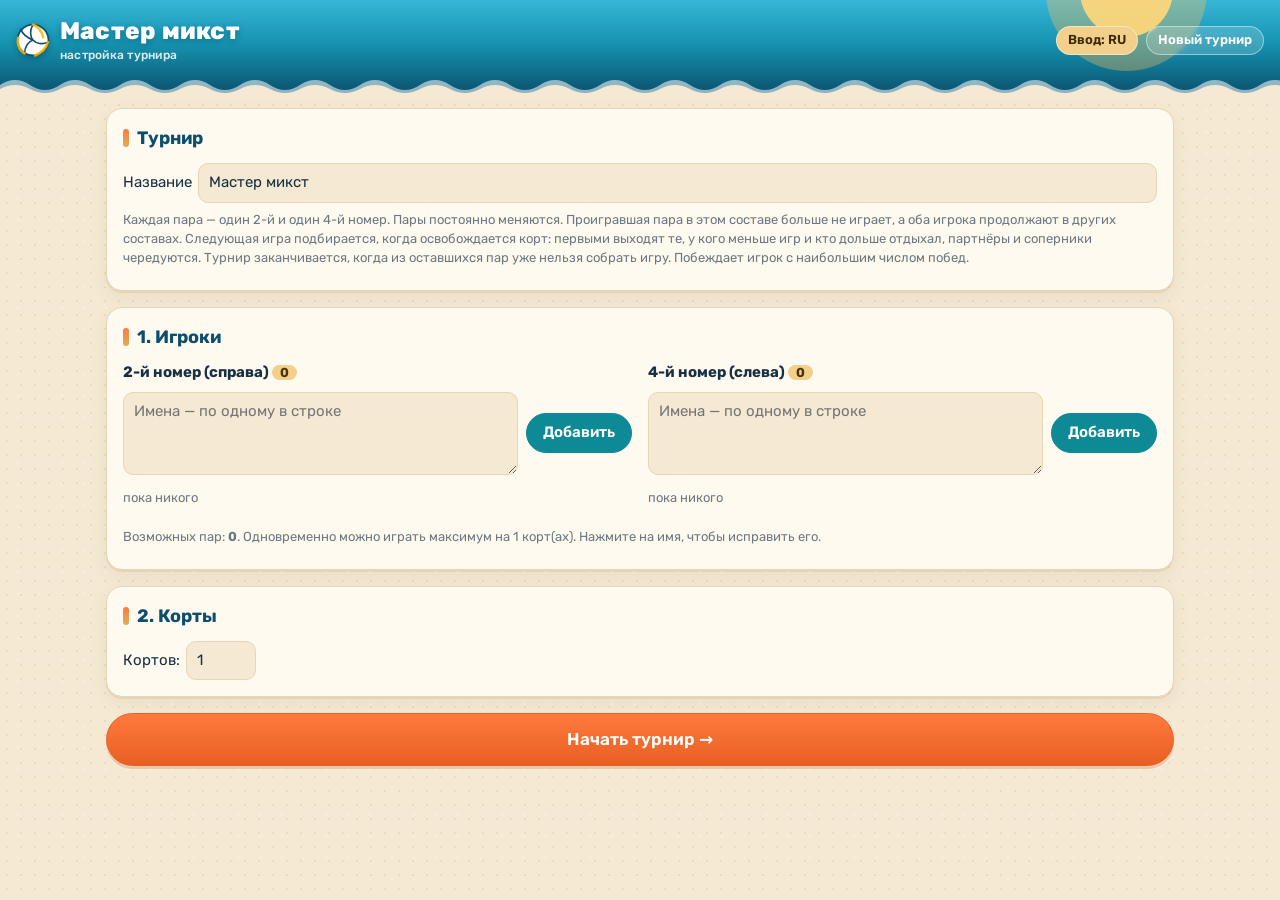
==== commit 552de215: "Add files via upload" ====
--- a/index.html
+++ b/index.html
@@ -142,7 +142,7 @@
 <body>
 <header>
   <h1><svg viewBox="0 0 64 64" aria-hidden="true"><circle cx="32" cy="32" r="29" fill="#fff" stroke="#0b4f6c" stroke-width="3"/><path d="M32 3c-6 10-6 22 0 29s18 9 28 4M32 32c-8 3-15 12-16 25M32 32C22 28 12 20 9 12" fill="none" stroke="#0b4f6c" stroke-width="3" stroke-linecap="round"/><path d="M32 3c10 4 17 13 19 24M60 36c-3 11-12 20-24 25M16 57C7 51 2 40 4 28" fill="none" stroke="#ffb703" stroke-width="5" stroke-linecap="round" opacity=".85"/></svg><span id="title">Мастер микст</span></h1>
-  <button class="btn sm" id="kb" onclick="toggleRu()" title="Печатать русскими буквами, даже если в системе стоит английская раскладка (переключение: F2)">Ввод: EN</button>
+  <button class="btn sm" id="kb" onclick="toggleRu()" title="Печатать русскими буквами, даже если в системе стоит английская раскладка (переключение: F2)">Ввод: RU</button>
   <button class="btn sm" onclick="newTournament()">Новый турнир</button>
 </header>
 <main id="app"></main>
@@ -157,7 +157,7 @@
 function newState() {
   return {
     stage: 'setup', name: 'Мастер микст', players: [], pairs: [], matches: [], tab: 'now',
-    settings: { bestOf: 1, pointsTo: 21, lastTo: 15, courts: 2 },
+    settings: { bestOf: 1, pointsTo: 21, lastTo: 15, courts: 1 },
   };
 }
 function load() { try { const s = localStorage.getItem(LS); return s ? JSON.parse(s) : null; } catch (e) { return null; } }
@@ -358,11 +358,12 @@
   KeyA: 'ф', KeyS: 'ы', KeyD: 'в', KeyF: 'а', KeyG: 'п', KeyH: 'р', KeyJ: 'о', KeyK: 'л', KeyL: 'д', Semicolon: 'ж', Quote: 'э',
   KeyZ: 'я', KeyX: 'ч', KeyC: 'с', KeyV: 'м', KeyB: 'и', KeyN: 'т', KeyM: 'ь', Comma: 'б', Period: 'ю', Backquote: 'ё',
 };
-let ruMode = false;
-try { ruMode = localStorage.getItem('beachvb.ru') === '1'; } catch (e) {}
+// по умолчанию — русский; выбор пользователя запоминается
+let ruMode = true;
+try { ruMode = localStorage.getItem('beachvb.ru2') !== '0'; } catch (e) {}
 function toggleRu() {
   ruMode = !ruMode;
-  try { localStorage.setItem('beachvb.ru', ruMode ? '1' : '0'); } catch (e) {}
+  try { localStorage.setItem('beachvb.ru2', ruMode ? '1' : '0'); } catch (e) {}
   updateKb();
   toast([ruMode ? 'Ввод русскими буквами включён (F2 — переключить)' : 'Ввод как в системе (EN)']);
 }
@@ -379,6 +380,8 @@
   if (!ruMode || e.ctrlKey || e.metaKey || e.altKey || e.isComposing) return;
   const el = e.target;
   if (!(el.tagName === 'TEXTAREA' || (el.tagName === 'INPUT' && (el.type === 'text' || el.type === 'search' || !el.getAttribute('type'))))) return;
+  // если система уже печатает не латиницей (русская раскладка, телефон) — не вмешиваемся
+  if (typeof e.key !== 'string' || e.key.length !== 1 || e.key.charCodeAt(0) > 127) return;
   const ch = ruChar(e); if (!ch) return;
   e.preventDefault();
   if (!(document.execCommand && document.execCommand('insertText', false, ch))) {
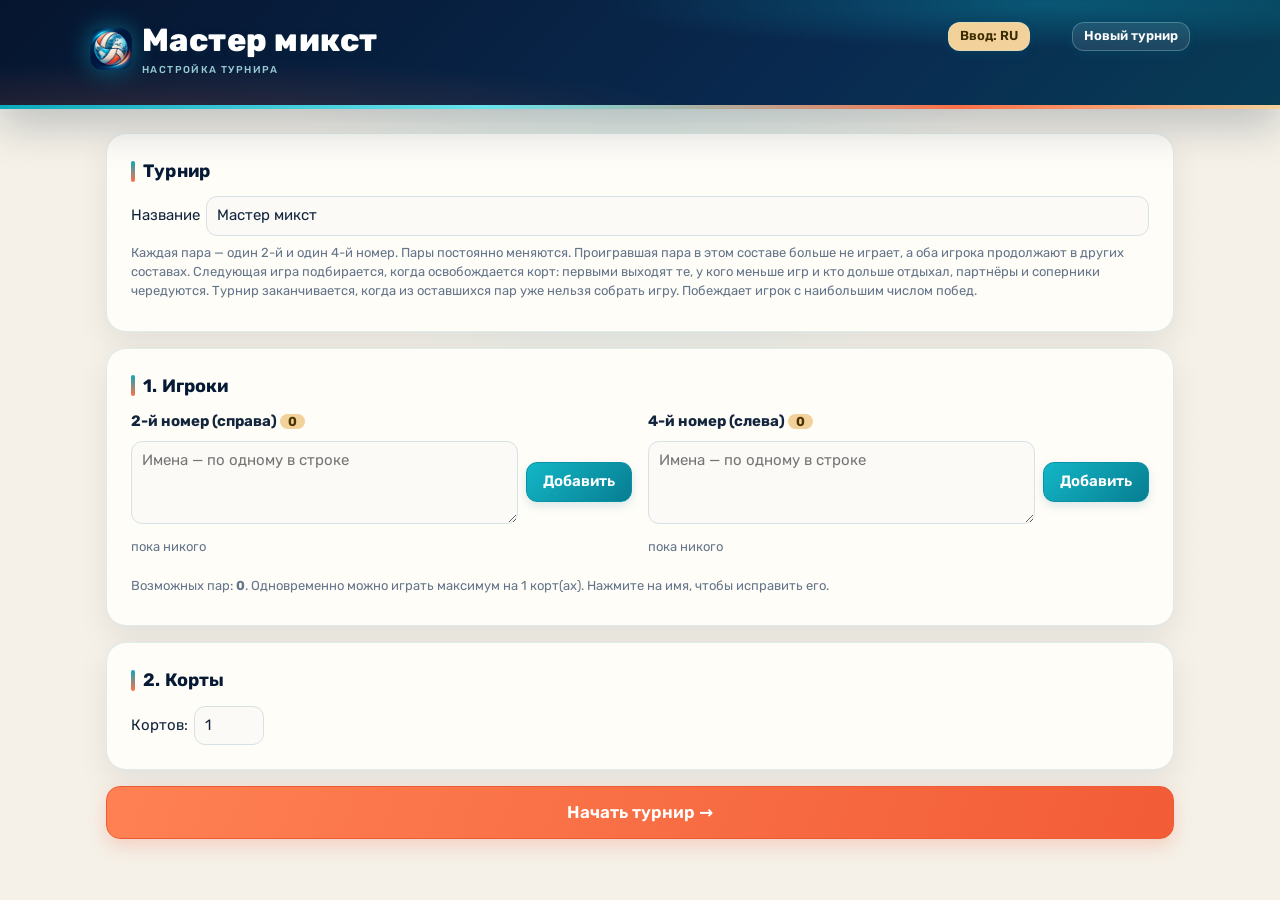
==== commit 99d15c17: "Add files via upload" ====
--- a/index.html
+++ b/index.html
@@ -2,146 +2,25 @@
 <html lang="ru">
 <head>
 <meta charset="utf-8">
-<meta name="viewport" content="width=device-width,initial-scale=1">
+<meta name="viewport" content="width=device-width,initial-scale=1,viewport-fit=cover">
 <title>Мастер микст</title>
 <link rel="preconnect" href="https://fonts.googleapis.com"><link rel="preconnect" href="https://fonts.gstatic.com" crossorigin>
 <link href="https://fonts.googleapis.com/css2?family=Rubik:wght@400;500;600;700;800&display=swap" rel="stylesheet">
-<link rel="icon" href="data:image/svg+xml,%3Csvg xmlns=%22http://www.w3.org/2000/svg%22 viewBox=%220 0 100 100%22%3E%3Ctext y=%22.9em%22 font-size=%2290%22%3E🏐%3C/text%3E%3C/svg%3E">
-<meta name="theme-color" content="#1593b0">
-<style>
-:root{
-  --bg:#f5e9d3; --card:#fffaf0; --ink:#173042; --muted:#6c7a80; --line:#e6d6b5;
-  --sea:#0d8a95; --sea-d:#0a5f6e; --ocean:#0b4f6c; --sun:#ff7a3d; --sun-d:#e85f22;
-  --sand:#f2cf8a; --sand-d:#dcae5c; --court:#f6dca6; --win:#1e8a52;
-  --ready:#e2f4f4; --done:#e6f4ea; --danger:#c8412f; --shadow:0 2px 0 rgba(160,120,50,.12),0 6px 18px rgba(120,90,40,.08);
-}
-@media (prefers-color-scheme: dark){
-  :root{ --bg:#0f1c24; --card:#172a35; --ink:#eef3f2; --muted:#93a8ad; --line:#24404d;
-    --sea:#3cc3c9; --sea-d:#7fdadd; --ocean:#071a26; --sun:#ff8f57; --sun-d:#ff7a3d;
-    --sand:#c9a25c; --sand-d:#a8813d; --court:#3a3222; --win:#55cf8c;
-    --ready:#123a40; --done:#163424; --danger:#ff7a66; --shadow:none; }
-}
-*{box-sizing:border-box}
-body{margin:0;color:var(--ink);font:15px/1.45 Rubik,system-ui,-apple-system,"Segoe UI",Roboto,sans-serif;
-  background-color:var(--bg);
-  background-image:radial-gradient(rgba(170,125,50,.13) 1px,transparent 1.3px),radial-gradient(rgba(255,255,255,.35) 1px,transparent 1.3px);
-  background-size:14px 14px,22px 22px;background-position:0 0,7px 11px;min-height:100vh}
-header{position:relative;color:#fff;padding:18px 16px 34px;display:flex;gap:8px;align-items:center;flex-wrap:wrap;
-  background:radial-gradient(circle at 88% -10%,rgba(255,214,120,.95) 0 46px,rgba(255,190,90,.35) 47px 80px,transparent 81px),
-             linear-gradient(180deg,#38b6d8 0%,#1593b0 45%,var(--ocean) 100%)}
-header::after{content:"";position:absolute;left:0;right:0;bottom:-1px;height:22px;
-  background:url("data:image/svg+xml,%3Csvg xmlns='http://www.w3.org/2000/svg' viewBox='0 0 120 22' preserveAspectRatio='none'%3E%3Cpath d='M0 10 Q15 0 30 10 T60 10 T90 10 T120 10 V22 H0Z' fill='%23ffffff' fill-opacity='.55'/%3E%3Cpath d='M0 14 Q15 6 30 14 T60 14 T90 14 T120 14 V22 H0Z' fill='%23f5e9d3'/%3E%3C/svg%3E") repeat-x;background-size:120px 22px}
-@media (prefers-color-scheme: dark){ header{background:radial-gradient(circle at 88% -10%,rgba(240,240,220,.9) 0 30px,rgba(240,240,220,.15) 31px 60px,transparent 61px),linear-gradient(180deg,#123b52 0%,#0b2b3d 60%,var(--ocean) 100%)}
-  header::after{background-image:url("data:image/svg+xml,%3Csvg xmlns='http://www.w3.org/2000/svg' viewBox='0 0 120 22' preserveAspectRatio='none'%3E%3Cpath d='M0 10 Q15 0 30 10 T60 10 T90 10 T120 10 V22 H0Z' fill='%233cc3c9' fill-opacity='.3'/%3E%3Cpath d='M0 14 Q15 6 30 14 T60 14 T90 14 T120 14 V22 H0Z' fill='%230f1c24'/%3E%3C/svg%3E")} }
-header h1{margin:0;font-size:24px;font-weight:800;flex:1;min-width:200px;display:flex;align-items:center;gap:10px;letter-spacing:.01em;text-shadow:0 2px 6px rgba(0,40,60,.35)}
-#title{display:flex;flex-direction:column;line-height:1.15}
-header h1 small{display:block;margin-top:3px;font-size:12px;font-weight:500;opacity:.85;text-shadow:none}
-header h1 svg{width:34px;height:34px;flex:none;filter:drop-shadow(0 2px 3px rgba(0,40,60,.35));animation:spin 14s linear infinite}
-@keyframes spin{to{transform:rotate(360deg)}}
-@media (prefers-reduced-motion: reduce){header h1 svg{animation:none}}
-header .btn{background:rgba(255,255,255,.18);border-color:rgba(255,255,255,.45);color:#fff;backdrop-filter:blur(2px)}
-main{max-width:1100px;margin:0 auto;padding:12px 16px 24px}
-.card{background:var(--card);border:1px solid var(--line);border-radius:16px;padding:16px;margin-bottom:16px;box-shadow:var(--shadow)}
-.card h2{margin:0 0 12px;font-size:18px;font-weight:700;display:flex;align-items:center;gap:8px;color:var(--ocean)}
-@media (prefers-color-scheme: dark){ .card h2{color:var(--sea-d)} }
-.card h2::before{content:"";width:6px;height:18px;border-radius:3px;background:linear-gradient(var(--sun),var(--sand-d))}
-.card h3{margin:16px 0 8px;font-size:15px}
-.cnt{background:var(--sand);color:#4a3300;border-radius:10px;padding:0 8px;font-size:13px}
-.muted{color:var(--muted);font-size:13px;margin:6px 0}
-.row{display:flex;gap:8px;align-items:center;flex-wrap:wrap;margin:8px 0}
-input,select,textarea{font:inherit;color:var(--ink);background:var(--bg);border:1px solid var(--line);border-radius:10px;padding:8px 10px}
-input:focus,select:focus,textarea:focus{outline:2px solid var(--sea);outline-offset:0;border-color:transparent}
-textarea{flex:1;min-width:200px;resize:vertical}
-input[type=number]{width:70px}
-label{display:inline-flex;gap:6px;align-items:center}
-.btn{font:inherit;font-weight:600;cursor:pointer;border:1px solid var(--sea);background:var(--sea);color:#fff;border-radius:999px;padding:8px 16px;white-space:nowrap;transition:transform .08s,filter .15s}
-.btn:hover{filter:brightness(1.08)}
-.btn:active{transform:translateY(1px)}
-.btn.ghost{background:transparent;color:var(--sea)}
-.btn.danger{background:transparent;border-color:var(--danger);color:var(--danger)}
-.btn.big{font-size:17px;padding:13px 22px;width:100%;background:linear-gradient(180deg,var(--sun),var(--sun-d));border-color:var(--sun-d);box-shadow:0 3px 0 #b8461a33}
-.btn.big.ghost{background:var(--card);color:var(--ocean);border:2px solid var(--sand-d);box-shadow:none}
-@media (prefers-color-scheme: dark){ .btn.big.ghost{color:var(--ink)} }
-.btn.sm{padding:4px 11px;font-size:13px}
-.chips{display:flex;flex-wrap:wrap;gap:6px;margin:8px 0}
-.chip{display:inline-flex;align-items:center;gap:4px;background:var(--bg);border:1px solid var(--line);border-radius:16px;padding:3px 6px 3px 10px;font-size:14px}
-.chip button{border:0;background:none;color:var(--muted);cursor:pointer;font-size:16px;line-height:1;padding:0 3px}
-.pcols{display:grid;grid-template-columns:repeat(auto-fit,minmax(260px,1fr));gap:16px}
-.pcols h3{margin:0 0 4px}
-.opts{display:flex;flex-wrap:wrap;gap:14px}
-.tabs{display:flex;gap:4px;margin-bottom:16px;padding:4px;background:var(--card);border:1px solid var(--line);border-radius:999px;overflow-x:auto;box-shadow:var(--shadow)}
-.tabs button{font:inherit;font-weight:600;border:0;background:none;color:var(--muted);padding:8px 14px;cursor:pointer;border-radius:999px;white-space:nowrap}
-.tabs button.on{color:#fff;background:var(--sea)}
-.tabs{scrollbar-width:none}.tabs::-webkit-scrollbar{display:none}
-@media (max-width:480px){ .tabs button{padding:7px 10px;font-size:14px} .tabs .cfg span{display:none} }
-.courts{display:grid;grid-template-columns:repeat(auto-fill,minmax(260px,1fr));gap:14px}
-.court{position:relative;border-radius:14px;padding:12px;background:var(--court);
-  background-image:radial-gradient(rgba(160,110,30,.16) 1px,transparent 1.4px);background-size:9px 9px;
-  border:3px solid #fff;box-shadow:0 0 0 3px var(--sand-d),var(--shadow)}
-@media (prefers-color-scheme: dark){ .court{border-color:#e9e2cf} }
-.court.free{border:2px dashed var(--line);box-shadow:none;background:transparent;color:var(--muted)}
-.court.next{border-style:dashed;opacity:.92}
-.court .ch{font-size:12px;text-transform:uppercase;letter-spacing:.08em;color:var(--sea-d);font-weight:800;display:flex;justify-content:space-between}
-@media (prefers-color-scheme: light){ .court .ch{color:#7a5410} }
-.court .vs{font-size:17px;font-weight:700;margin:8px 0;text-align:center}
-.court .vs i{display:flex;align-items:center;gap:8px;font-style:normal;color:var(--muted);font-weight:500;font-size:12px;margin:10px 0;text-transform:uppercase;letter-spacing:.1em}
-.court .vs i::before,.court .vs i::after{content:"";flex:1;height:6px;
-  background:repeating-linear-gradient(90deg,var(--ink) 0 1px,transparent 1px 5px),linear-gradient(var(--ink),var(--ink)) top/100% 1px no-repeat;opacity:.45}
-.court .side{display:flex;flex-wrap:wrap;justify-content:center;align-items:center;gap:4px 8px;background:rgba(255,255,255,.75);border:2px solid var(--ocean);border-radius:12px;padding:9px 10px;box-shadow:0 2px 0 rgba(11,79,108,.15)}
-@media (prefers-color-scheme: dark){ .court .side{background:rgba(10,30,40,.55);border-color:var(--sea)} }
-.court .pl{white-space:nowrap}
-.court .amp{color:var(--sun-d);font-weight:800}
-.court .rec{color:var(--muted);font-weight:400;font-size:13px}
-.court .btn{width:100%;background:var(--ocean);border-color:var(--ocean)}
-@media (prefers-color-scheme: dark){ .court .btn{background:var(--sea);border-color:var(--sea);color:#062027} }
-.qlist{list-style:none;padding:0;margin:0}
-.qlist li{display:flex;align-items:center;gap:10px;padding:8px 0;border-bottom:1px dashed var(--line);flex-wrap:wrap}
-.qlist li:last-child{border-bottom:0}
-.qlist .n{color:var(--muted);font-size:13px;min-width:34px}
-.qlist .t{flex:1;min-width:180px}
-.qlist .l{color:var(--muted);font-size:13px}
-.banner{background:linear-gradient(135deg,#ffd166,var(--sun));color:#4a2200;border-radius:16px;padding:18px;margin-bottom:16px;font-size:19px;font-weight:800;text-align:center;box-shadow:0 4px 14px rgba(255,122,61,.3)}
-.mgrid{display:grid;grid-template-columns:repeat(auto-fill,minmax(230px,1fr));gap:10px}
-.mc{border:1px solid var(--line);border-radius:12px;background:var(--card);overflow:hidden;font-size:14px;cursor:pointer}
-.mc.ready{border-color:var(--sea);box-shadow:0 0 0 2px var(--ready)}
-.mc .mh{font-size:11px;color:var(--muted);padding:4px 10px;background:var(--bg);display:flex;justify-content:space-between}
-.mc .tr{display:flex;justify-content:space-between;padding:6px 10px;gap:8px}
-.mc .tr+.tr{border-top:1px solid var(--line)}
-.mc .tr.w{font-weight:700;color:var(--win)}
-.mc .tr.l{color:var(--muted);text-decoration:line-through}
-.pgrid{display:grid;grid-template-columns:repeat(auto-fill,minmax(240px,1fr));gap:10px}
-.pbox{border:1px solid var(--line);border-radius:12px;padding:10px;background:var(--bg)}
-.pbox .ph{display:flex;justify-content:space-between;gap:8px;margin-bottom:6px}
-.pbox .rec{color:var(--muted);font-size:13px}
-.mates{display:flex;flex-wrap:wrap;gap:5px}
-.mate{border:1px solid var(--line);background:var(--card);border-radius:12px;padding:1px 8px;font-size:13px}
-.mate.out{text-decoration:line-through;color:var(--danger);opacity:.6;background:transparent}
-.oncourt{color:var(--sea);font-weight:700}
-table{border-collapse:collapse;width:100%;font-size:14px}
-th,td{padding:7px 8px;border-bottom:1px solid var(--line);text-align:center}
-th{color:var(--muted);font-weight:600;font-size:12px}
-td.nm,th.nm{text-align:left}
-tr.top td{background:rgba(255,209,102,.3)}
-.tblwrap{overflow-x:auto}
-.cross td{border:1px solid var(--line);min-width:52px}
-.cross td.lost{background:rgba(200,65,47,.12);color:var(--danger)}
-.cross td.alive{color:var(--win)}
-#modal{position:fixed;inset:0;background:rgba(6,40,55,.55);display:none;align-items:center;justify-content:center;padding:16px;z-index:10}
-#modal.on{display:flex}
-.dlg{background:var(--card);border-radius:18px;padding:18px;max-width:460px;width:100%;max-height:90vh;overflow:auto;border-top:6px solid var(--sun)}
-.dlg h3{margin:0 0 4px}
-.quick{display:grid;grid-template-columns:1fr 1fr;gap:8px;margin:12px 0}
-.quick .btn{white-space:normal}
-.err{color:var(--danger);font-size:13px;min-height:18px}
-#toast{position:fixed;left:50%;bottom:20px;transform:translateX(-50%);background:var(--ocean);color:#fff;padding:12px 16px;border-radius:14px;max-width:min(560px,calc(100vw - 32px));box-shadow:0 6px 24px rgba(0,0,0,.3);display:none;z-index:20;cursor:pointer;border-left:5px solid var(--sun)}
-@media (prefers-color-scheme: dark){ #toast{background:#1d3a48} }
-#toast.on{display:block}
-#toast div+div{margin-top:4px}
-</style>
+<link rel="icon" type="image/png" sizes="32x32" href="./favicon-32.png">
+<link rel="manifest" href="./manifest.json">
+<link rel="apple-touch-icon" sizes="180x180" href="./apple-touch-icon.png">
+<meta name="mobile-web-app-capable" content="yes">
+<meta name="apple-mobile-web-app-capable" content="yes">
+<meta name="apple-mobile-web-app-title" content="Микст">
+<meta name="apple-mobile-web-app-status-bar-style" content="black-translucent">
+<meta name="application-name" content="Микст">
+<meta name="theme-color" content="#071a35">
+<meta name="description" content="Мастер микст — турнирный помощник для пляжного волейбола и тенниса.">
+<link rel="stylesheet" href="./styles.css">
 </head>
 <body>
 <header>
-  <h1><svg viewBox="0 0 64 64" aria-hidden="true"><circle cx="32" cy="32" r="29" fill="#fff" stroke="#0b4f6c" stroke-width="3"/><path d="M32 3c-6 10-6 22 0 29s18 9 28 4M32 32c-8 3-15 12-16 25M32 32C22 28 12 20 9 12" fill="none" stroke="#0b4f6c" stroke-width="3" stroke-linecap="round"/><path d="M32 3c10 4 17 13 19 24M60 36c-3 11-12 20-24 25M16 57C7 51 2 40 4 28" fill="none" stroke="#ffb703" stroke-width="5" stroke-linecap="round" opacity=".85"/></svg><span id="title">Мастер микст</span></h1>
+  <h1><img src="./icon-192.png" alt="" class="brand-mark"><span id="title">Мастер микст</span></h1>
   <button class="btn sm" id="kb" onclick="toggleRu()" title="Печатать русскими буквами, даже если в системе стоит английская раскладка (переключение: F2)">Ввод: RU</button>
   <button class="btn sm" onclick="newTournament()">Новый турнир</button>
 </header>
@@ -149,405 +28,6 @@
 <div id="modal" onclick="if(event.target===this)closeModal()"></div>
 <div id="toast" onclick="this.classList.remove('on')"></div>
 
-<script>
-'use strict';
-const LS = 'beachvb.mm.v1';
-const POS = { 2: '2-й номер (справа)', 4: '4-й номер (слева)' };
-
-function newState() {
-  return {
-    stage: 'setup', name: 'Мастер микст', players: [], pairs: [], matches: [], tab: 'now',
-    settings: { bestOf: 1, pointsTo: 21, lastTo: 15, courts: 1 },
-  };
-}
-function load() { try { const s = localStorage.getItem(LS); return s ? JSON.parse(s) : null; } catch (e) { return null; } }
-function save() { try { localStorage.setItem(LS, JSON.stringify(S)); } catch (e) {} }
-let S = load() || newState();
-
-const uid = () => Math.random().toString(36).slice(2, 10);
-const esc = s => String(s ?? '').replace(/[&<>"']/g, c => ({ '&': '&amp;', '<': '&lt;', '>': '&gt;', '"': '&quot;', "'": '&#39;' }[c]));
-const $ = s => document.querySelector(s);
-const byTime = (x, y) => x.time - y.time;
-const pkey = (x, y) => x < y ? x + '|' + y : y + '|' + x;
-function player(id) { return S.players.find(p => p.id === id); }
-function pName(id) { const p = player(id); return p ? p.name : '?'; }
-function pair(id) { return S.pairs.find(p => p.id === id); }
-function pairName(id) { const p = pair(id); return p ? p.members.map(pName).join(' / ') : '?'; }
-function membersOf(m) { return [...pair(m.a).members, ...pair(m.b).members]; }
-function winnerPair(m) { return m.result ? (m.result.winner === 'a' ? m.a : m.b) : null; }
-function loserPair(m) { return m.result ? (m.result.winner === 'a' ? m.b : m.a) : null; }
-function maxNum() { return Math.max(0, ...S.matches.map(m => m.num)); }
-
-/* ================= Состояние турнира ================= */
-// выбывшие пары, кто сейчас занят, статистика игроков и пар
-function info() {
-  const ms = S.matches.slice().sort(byTime);
-  const lost = new Set(), busy = new Set(), P = {}, opp = {}, pairG = {}, pairW = {}, pairL = {};
-  S.players.forEach(p => { P[p.id] = { id: p.id, g: 0, w: 0, l: 0, pf: 0, pa: 0, last: 0 }; });
-  for (const m of ms) {
-    const A = pair(m.a).members, B = pair(m.b).members;
-    [[m.a, A], [m.b, B]].forEach(([t, M]) => M.forEach(p => { if (P[p]) { P[p].g++; P[p].last = m.time; P[p].lastPair = t; } }));
-    [m.a, m.b].forEach(t => { pairG[t] = (pairG[t] || 0) + 1; });
-    A.forEach(x => B.forEach(y => { opp[pkey(x, y)] = (opp[pkey(x, y)] || 0) + 1; }));
-    if (m.result) {
-      const aw = m.result.winner === 'a', W = aw ? A : B, L = aw ? B : A;
-      lost.add(loserPair(m));
-      pairW[winnerPair(m)] = (pairW[winnerPair(m)] || 0) + 1; pairL[loserPair(m)] = (pairL[loserPair(m)] || 0) + 1;
-      W.forEach(p => P[p] && P[p].w++); L.forEach(p => P[p] && P[p].l++);
-      for (const [x, y] of m.result.sets || []) {
-        A.forEach(p => { if (P[p]) { P[p].pf += x; P[p].pa += y; } });
-        B.forEach(p => { if (P[p]) { P[p].pf += y; P[p].pa += x; } });
-      }
-    } else [...A, ...B].forEach(p => busy.add(p));
-  }
-  return { lost, busy, P, opp, pairG, pairW, pairL, T: ms.length };
-}
-function availPairs(I, busy = I.busy) {
-  return S.pairs.filter(p => !I.lost.has(p.id) && p.members.every(x => I.P[x] && !busy.has(x)));
-}
-function hasPairLeft(I, id) { return S.pairs.some(p => p.members.includes(id) && !I.lost.has(p.id)); }
-
-// Подбор лучшей следующей игры: меньше всего сыгранных → дольше всех отдыхали → новые партнёры и соперники
-function pickGame(I) {
-  const C = Math.max(1, S.settings.courts), avail = availPairs(I);
-  let best = null, bs = Infinity;
-  for (let i = 0; i < avail.length; i++) for (let j = i + 1; j < avail.length; j++) {
-    const a = avail[i], b = avail[j];
-    if (a.members[0] === b.members[0] || a.members[1] === b.members[1]) continue; // игрок не может быть в обеих парах
-    const ps = [...a.members, ...b.members];
-    const g = ps.map(p => I.P[p].g);
-    const w = ps.map(p => (I.T - I.P[p].last) / C);
-    let s = 100 * Math.max(...g) + 20 * g.reduce((x, y) => x + y, 0)
-      - 2 * w.reduce((x, y) => x + y * y, 0)
-      // разнообразие напарников: чем чаще пара уже играла и если это тот же напарник, что в прошлой игре, — тем хуже
-      + 40 * ((I.pairG[a.id] || 0) + (I.pairG[b.id] || 0));
-    for (const t of [a, b]) for (const x of t.members) if (I.P[x].lastPair === t.id) s += 60;
-    for (const x of a.members) for (const y of b.members) s += 4 * (I.opp[pkey(x, y)] || 0);
-    s += Math.random();
-    if (s < bs) { bs = s; best = [a, b]; }
-  }
-  return best;
-}
-function isComplete() { return S.stage === 'running' && S.matches.every(m => m.result) && !pickGame(info()); }
-
-/* ================= Корты ================= */
-function assignCourts() {
-  const C = S.settings.courts, newly = [];
-  for (const m of S.matches) if (m.court && (m.result || m.court > C)) m.court = null;
-  const used = new Set(), busy = new Set();
-  const freeCourt = () => { let c = 1; while (used.has(c)) c++; return c; };
-  for (const m of S.matches) if (m.court) { used.add(m.court); membersOf(m).forEach(p => busy.add(p)); }
-  // сначала — уже составленные, но не начатые игры (например, после сброса результата)
-  for (const m of S.matches.filter(m => !m.result && !m.court).sort(byTime)) {
-    if (used.size >= C) break;
-    if (membersOf(m).some(p => busy.has(p))) continue;
-    m.court = freeCourt(); used.add(m.court); membersOf(m).forEach(p => busy.add(p)); newly.push(m);
-  }
-  // затем — новые игры на свободные корты
-  while (used.size < C && !S.matches.some(m => !m.result && !m.court)) {
-    const I = info(), pick = pickGame(I);
-    if (!pick) break;
-    const n = I.T + 1, c = freeCourt();
-    const m = { id: uid(), num: maxNum() + 1, time: n, a: pick[0].id, b: pick[1].id, court: c, result: null };
-    S.matches.push(m); used.add(c); newly.push(m);
-  }
-  return newly;
-}
-
-/* ================= Места ================= */
-function ranking() {
-  const I = info(), pct = r => r.w / ((r.w + r.l) || 1);
-  return Object.values(I.P).sort((x, y) => y.w - x.w || pct(y) - pct(x) || (y.pf - y.pa) - (x.pf - x.pa));
-}
-function places() {
-  const R = ranking(), res = [], same = (x, y) => x.w === y.w && x.l === y.l && x.pf - x.pa === y.pf - y.pa;
-  R.forEach((r, i) => { if (i && same(r, R[i - 1])) res[res.length - 1].ids.push(r.id); else res.push({ place: i + 1, ids: [r.id] }); });
-  return res;
-}
-function placeMap() { const m = {}; places().forEach(x => x.ids.forEach(id => { m[id] = x.place; })); return m; }
-
-/* ================= Настройка ================= */
-function addPlayers(pos) {
-  const el = $('#pl' + pos); const names = el.value.split(/[\n,;]+/).map(s => s.trim()).filter(Boolean);
-  if (!names.length) return;
-  names.forEach(n => S.players.push({ id: uid(), name: n, pos }));
-  render();
-  setTimeout(() => $('#pl' + pos) && $('#pl' + pos).focus(), 0);
-}
-function setPos(id, pos) { const p = player(id); if (p) p.pos = pos; render(); }
-function delPlayer(id) { S.players = S.players.filter(p => p.id !== id); render(); }
-function renamePlayer(id) {
-  const p = player(id); if (!p) return;
-  const v = prompt('Имя игрока', p.name); if (v && v.trim()) { p.name = v.trim(); render(); }
-}
-function setS(k, v) { S.settings[k] = v; render(); }
-
-function startTournament() {
-  const p2 = S.players.filter(p => p.pos === 2), p4 = S.players.filter(p => p.pos === 4);
-  if (p2.length < 2 || p4.length < 2) return alert('Нужно минимум по 2 игрока каждого номера.');
-  S.pairs = [];
-  for (const a of p4) for (const b of p2) S.pairs.push({ id: 'pr_' + a.id + '_' + b.id, members: [a.id, b.id] });
-  S.matches = []; S.stage = 'running'; S.tab = 'now';
-  const nw = assignCourts(); render();
-  toast(['Турнир начался! Пар в игре: ' + S.pairs.length, ...nw.map(courtLine)]);
-}
-function backToSetup() {
-  if (S.matches.some(m => m.result) && !confirm('Все результаты игр будут удалены. Вернуться к настройке?')) return;
-  S.stage = 'setup'; S.matches = []; S.pairs = []; render();
-}
-function newTournament() {
-  if (!confirm('Начать новый турнир? Текущие данные будут удалены (сначала можно сделать экспорт).')) return;
-  S = newState(); render();
-}
-
-/* ================= Результаты ================= */
-function openMatch(id) {
-  const m = S.matches.find(m => m.id === id); if (!m) return;
-  const A = pairName(m.a), B = pairName(m.b), w = m.result && m.result.winner;
-  const btn = side => `<button class="btn ${w === side ? '' : 'ghost'} big" onclick="applyResult('${id}',{winner:'${side}',sets:[]})">${w === side ? '✓ ' : ''}${esc(side === 'a' ? A : B)}</button>`;
-  $('#modal').innerHTML = `<div class="dlg">
-    <h3>Игра №${m.num}</h3><div class="muted">${m.court ? 'Корт ' + m.court : ''}</div>
-    <p style="text-align:center;margin:14px 0 8px"><b>Кто победил?</b></p>
-    <div class="quick">${btn('a')}${btn('b')}</div>
-    <div class="row" style="justify-content:space-between">
-      ${m.result ? `<button class="btn danger sm" onclick="applyResult('${id}',null)">Сбросить результат</button>` : '<span></span>'}
-      <button class="btn ghost sm" onclick="closeModal()">Закрыть</button></div></div>`;
-  $('#modal').classList.add('on');
-}
-function closeModal() { $('#modal').classList.remove('on'); $('#modal').innerHTML = ''; }
-function applyResult(id, res) {
-  const m = S.matches.find(m => m.id === id); const prev = m.result;
-  if (prev && res && prev.winner !== res.winner) {
-    // новая проигравшая пара могла уже сыграть позже — такие игры (и все после них) пересоздаются
-    const nl = res.winner === 'a' ? m.b : m.a;
-    const bad = S.matches.filter(x => x.time > m.time && (x.a === nl || x.b === nl));
-    if (bad.length) {
-      const t0 = Math.min(...bad.map(x => x.time)), del = S.matches.filter(x => x.time >= t0);
-      if (!confirm(`Пара «${pairName(nl)}» уже играла позже. Будут удалены ${del.length} последующих игр(ы), и расписание составится заново. Продолжить?`)) return;
-      S.matches = S.matches.filter(x => !del.includes(x));
-    }
-  }
-  m.result = res ? Object.assign({}, res, { at: Date.now() }) : null;
-  const nw = assignCourts();
-  closeModal(); render();
-  const msg = [];
-  if (res) {
-    msg.push(`Победа: <b>${esc(pairName(winnerPair(m)))}</b>`);
-    msg.push(`Пара ${esc(pairName(loserPair(m)))} в этом составе больше не играет`);
-  }
-  nw.forEach(x => msg.push('▶ ' + courtLine(x)));
-  if (isComplete()) { const p = places()[0]; if (p) msg.push(`🏆 Турнир завершён! Победитель: <b>${esc(p.ids.map(pName).join(', '))}</b>`); }
-  if (msg.length) toast(msg);
-}
-function courtLine(m) { return `Корт ${m.court}: <b>${esc(pairName(m.a))}</b> — <b>${esc(pairName(m.b))}</b>`; }
-function setCourts(v) {
-  S.settings.courts = Math.max(1, Math.min(20, +v || 1));
-  const nw = assignCourts(); render(); if (nw.length) toast(nw.map(x => '▶ ' + courtLine(x)));
-}
-
-let toastTimer;
-function toast(lines) {
-  const t = $('#toast'); t.innerHTML = lines.map(l => `<div>${l}</div>`).join('');
-  t.classList.add('on'); clearTimeout(toastTimer); toastTimer = setTimeout(() => t.classList.remove('on'), 4000 + lines.length * 1500);
-}
-
-/* ================= Русская раскладка внутри приложения ================= */
-// Клавиши переводятся в кириллицу по физическому положению (ЙЦУКЕН), независимо от раскладки системы
-const RU_KEYS = {
-  KeyQ: 'й', KeyW: 'ц', KeyE: 'у', KeyR: 'к', KeyT: 'е', KeyY: 'н', KeyU: 'г', KeyI: 'ш', KeyO: 'щ', KeyP: 'з', BracketLeft: 'х', BracketRight: 'ъ',
-  KeyA: 'ф', KeyS: 'ы', KeyD: 'в', KeyF: 'а', KeyG: 'п', KeyH: 'р', KeyJ: 'о', KeyK: 'л', KeyL: 'д', Semicolon: 'ж', Quote: 'э',
-  KeyZ: 'я', KeyX: 'ч', KeyC: 'с', KeyV: 'м', KeyB: 'и', KeyN: 'т', KeyM: 'ь', Comma: 'б', Period: 'ю', Backquote: 'ё',
-};
-// по умолчанию — русский; выбор пользователя запоминается
-let ruMode = true;
-try { ruMode = localStorage.getItem('beachvb.ru2') !== '0'; } catch (e) {}
-function toggleRu() {
-  ruMode = !ruMode;
-  try { localStorage.setItem('beachvb.ru2', ruMode ? '1' : '0'); } catch (e) {}
-  updateKb();
-  toast([ruMode ? 'Ввод русскими буквами включён (F2 — переключить)' : 'Ввод как в системе (EN)']);
-}
-function updateKb() { const b = $('#kb'); if (b && b.style) { b.textContent = 'Ввод: ' + (ruMode ? 'RU' : 'EN'); b.style.background = ruMode ? 'var(--sand)' : ''; b.style.color = ruMode ? '#3a2c00' : ''; } }
-function ruChar(e) {
-  let ch = RU_KEYS[e.code];
-  if (e.code === 'Slash') ch = e.shiftKey ? ',' : '.';
-  if (!ch) return null;
-  const upper = e.shiftKey !== !!(e.getModifierState && e.getModifierState('CapsLock'));
-  return upper ? ch.toUpperCase() : ch;
-}
-function ruKeydown(e) {
-  if (e.key === 'F2') { e.preventDefault(); toggleRu(); return; }
-  if (!ruMode || e.ctrlKey || e.metaKey || e.altKey || e.isComposing) return;
-  const el = e.target;
-  if (!(el.tagName === 'TEXTAREA' || (el.tagName === 'INPUT' && (el.type === 'text' || el.type === 'search' || !el.getAttribute('type'))))) return;
-  // если система уже печатает не латиницей (русская раскладка, телефон) — не вмешиваемся
-  if (typeof e.key !== 'string' || e.key.length !== 1 || e.key.charCodeAt(0) > 127) return;
-  const ch = ruChar(e); if (!ch) return;
-  e.preventDefault();
-  if (!(document.execCommand && document.execCommand('insertText', false, ch))) {
-    el.setRangeText(ch, el.selectionStart, el.selectionEnd, 'end'); el.dataset.ru = '1';
-  }
-}
-if (typeof document !== 'undefined' && document.addEventListener) {
-  document.addEventListener('keydown', ruKeydown, true);
-  document.addEventListener('focusout', e => { const el = e.target; if (el.dataset && el.dataset.ru) { delete el.dataset.ru; el.dispatchEvent(new Event('change', { bubbles: true })); } }, true);
-}
-
-/* ================= Отрисовка ================= */
-function render() {
-  save();
-  if (typeof document === 'undefined') return;
-  $('#title').innerHTML = esc(S.name) + `<small>${S.stage === 'setup' ? 'настройка турнира' : 'мастер микст · ' + S.players.length + ' игроков'}</small>`;
-  $('#app').innerHTML = S.stage === 'setup' ? viewSetup() : viewRun();
-  updateKb();
-}
-
-function viewSetup() {
-  const s = S.settings;
-  const p2 = S.players.filter(p => p.pos === 2).length, p4 = S.players.filter(p => p.pos === 4).length;
-  const col = pos => {
-    const list = S.players.filter(p => p.pos === pos), other = pos === 2 ? 4 : 2;
-    return `<div><h3>${POS[pos]} <span class="cnt">${list.length}</span></h3>
-      <div class="row"><textarea id="pl${pos}" rows="3" placeholder="Имена — по одному в строке" onkeydown="if(event.key==='Enter'&&(event.ctrlKey||event.metaKey))addPlayers(${pos})"></textarea>
-      <button class="btn" onclick="addPlayers(${pos})">Добавить</button></div>
-      <div class="chips">${list.map(p => `<span class="chip"><span onclick="renamePlayer('${p.id}')" title="Нажмите, чтобы переименовать" style="cursor:pointer">${esc(p.name)}</span><button onclick="setPos('${p.id}',${other})" title="Перевести в ${other}-й номер">⇄</button><button onclick="delPlayer('${p.id}')" title="Удалить">×</button></span>`).join('') || '<span class="muted">пока никого</span>'}</div></div>`;
-  };
-  return `
-  <section class="card"><h2>Турнир</h2>
-    <div class="row"><label style="flex:1">Название <input style="flex:1" value="${esc(S.name)}" onchange="S.name=this.value;render()"></label></div>
-    <p class="muted">Каждая пара — один 2-й и один 4-й номер. Пары постоянно меняются. Проигравшая пара в этом составе больше не играет, а оба игрока продолжают в других составах.
-    Следующая игра подбирается, когда освобождается корт: первыми выходят те, у кого меньше игр и кто дольше отдыхал, партнёры и соперники чередуются.
-    Турнир заканчивается, когда из оставшихся пар уже нельзя собрать игру. Побеждает игрок с наибольшим числом побед.</p></section>
-
-  <section class="card"><h2>1. Игроки</h2>
-    <div class="pcols">${col(2)}${col(4)}</div>
-    <p class="muted">Возможных пар: <b>${p2 * p4}</b>. Одновременно можно играть максимум на ${Math.max(1, Math.floor(Math.min(p2, p4) / 2))} корт(ах). Нажмите на имя, чтобы исправить его.</p>
-  </section>
-
-  <section class="card"><h2>2. Корты</h2>
-    <div class="opts">
-      <label>Кортов: <input type="number" min="1" max="20" value="${s.courts}" onchange="setS('courts',Math.max(1,+this.value||1))"></label>
-    </div>
-  </section>
-  <button class="btn big" onclick="startTournament()">Начать турнир →</button>`;
-}
-
-function viewRun() {
-  const tabs = { now: 'Сейчас', games: 'Все игры', stats: 'Статистика' };
-  const body = S.tab === 'games' ? viewGames() : S.tab === 'stats' ? viewStats() : viewNow();
-  return `<div class="tabs">${Object.entries(tabs).map(([k, v]) => `<button class="${S.tab === k ? 'on' : ''}" onclick="S.tab='${k}';render()">${v}</button>`).join('')}
-    <span style="flex:1"></span><button class="cfg" onclick="backToSetup()" title="Настройка">⚙<span> Настройка</span></button></div>${body}`;
-}
-
-function sideHTML(pairId, P) {
-  return `<div class="side">${pair(pairId).members.map(p => `<span class="pl">${esc(pName(p))} <span class="rec">${P[p].w}/${P[p].l}</span></span>`).join('<span class="amp">+</span>')}</div>`;
-}
-
-function viewNow() {
-  const I = info(), C = S.settings.courts;
-  const done = S.matches.filter(m => m.result).length, alive = availPairs(I, new Set()).length;
-  let html = '';
-  if (isComplete()) {
-    const p = places()[0];
-    html += `<div class="banner">🏆 Турнир завершён! Победитель: ${esc((p ? p.ids : []).map(pName).join(', '))}</div>`;
-  }
-  let courts = '';
-  for (let c = 1; c <= C; c++) {
-    const m = S.matches.find(x => x.court === c);
-    courts += m ? `<div class="court"><div class="ch"><span>Корт ${c}</span><span>Игра №${m.num}</span></div>
-      <div class="vs">${sideHTML(m.a, I.P)}<i>против</i>${sideHTML(m.b, I.P)}</div>
-      <div class="row"><button class="btn" onclick="openMatch('${m.id}')">Отметить победителей</button></div></div>`
-      : `<div class="court free"><div class="ch"><span>Корт ${c}</span></div><div class="vs" style="font-size:15px">Свободен</div><div class="muted">${isComplete() ? 'турнир завершён' : 'нет свободных игроков для игры'}</div></div>`;
-  }
-  if (!isComplete()) {
-    const pick = pickGame(I);
-    if (pick && S.matches.some(m => m.court)) courts += `<div class="court next"><div class="ch"><span>Следующая игра</span><span>предварительно</span></div>
-      <div class="vs">${sideHTML(pick[0].id, I.P)}<i>против</i>${sideHTML(pick[1].id, I.P)}</div>
-      <div class="muted">Выйдут на первый освободившийся корт. Состав может уточниться в этот момент, чтобы все играли равномерно.</div></div>`;
-  }
-  html += `<section class="card"><h2>На кортах</h2>
-    <div class="row muted">Сыграно игр: <b>${done}</b> · Пар ещё в игре: <b>${alive}</b> из ${S.pairs.length}
-      <span style="flex:1"></span><label>Кортов: <input type="number" min="1" max="20" value="${C}" onchange="setCourts(this.value)"></label></div>
-    <div class="courts" style="margin-top:10px">${courts}</div></section>`;
-
-  html += `<section class="card"><h2>Игроки</h2><div class="tblwrap"><table><thead><tr>
-    <th class="nm">Игрок</th><th>Победы / поражения</th></tr></thead><tbody>
-    ${ranking().map(r => `<tr><td class="nm">${esc(pName(r.id))}</td><td><b style="color:var(--win)">${r.w}</b> / ${r.l}</td></tr>`).join('')}
-    </tbody></table></div></section>`;
-
-  html += partnersCard(I);
-
-  const rest = Object.values(I.P).filter(p => !I.busy.has(p.id));
-  const resting = rest.filter(p => hasPairLeft(I, p.id)).sort((x, y) => x.g - y.g || x.last - y.last);
-  const out = rest.filter(p => !hasPairLeft(I, p.id));
-  if (resting.length || out.length) {
-    html += `<section class="card"><h2>Отдыхают</h2>${resting.length ? `<ul class="qlist">${resting.map(p => {
-      const pause = p.g ? Math.round((I.T - p.last) / Math.max(1, C)) : null;
-      return `<li><span class="t">${esc(pName(p.id))} <span class="l">· ${player(p.id).pos}-й номер</span></span><span class="l">сыграно ${p.g}${pause !== null ? ` · пауза ${pause} ${pause === 1 ? 'тур' : 'тура(ов)'}` : ' · ещё не играл(а)'}</span></li>`;
-    }).join('')}</ul>` : '<p class="muted">Все играют.</p>'}
-    ${out.length ? `<h3>Закончили (все пары с их участием выбыли)</h3><p>${out.map(p => esc(pName(p.id))).join(', ')}</p>` : ''}</section>`;
-  }
-
-  const recent = S.matches.filter(m => m.result).sort((x, y) => (y.result.at || 0) - (x.result.at || 0)).slice(0, 6);
-  if (recent.length) html += `<section class="card"><h2>Последние результаты</h2><ul class="qlist">${recent.map(m =>
-    `<li><span class="n">№${m.num}</span><span class="t"><b>${esc(pairName(winnerPair(m)))}</b> победили ${esc(pairName(loserPair(m)))}</span>
-    <button class="btn ghost sm" onclick="openMatch('${m.id}')">Изменить</button></li>`).join('')}</ul></section>`;
-  return html;
-}
-
-// по каждому игроку — все возможные напарники; с кем проиграл — вычеркнуты
-function partnersCard(I) {
-  const pid = (x, y) => { const a = player(x), b = player(y); return a.pos === 4 ? 'pr_' + x + '_' + y : 'pr_' + y + '_' + x; };
-  const boxes = ranking().map(r => {
-    const me = player(r.id), mates = S.players.filter(p => p.pos !== me.pos);
-    const left = mates.filter(p => !I.lost.has(pid(me.id, p.id))).length;
-    return `<div class="pbox"><div class="ph"><b>${esc(me.name)}</b><span class="rec">${me.pos}-й · ${r.w}/${r.l}</span></div>
-      <div class="mates">${mates.map(p => {
-        const id = pid(me.id, p.id);
-        if (I.lost.has(id)) return `<span class="mate out" title="проиграли вместе">${esc(p.name)}</span>`;
-        return `<span class="mate">${esc(p.name)}</span>`;
-      }).join('')}</div>
-      <div class="muted" style="margin:4px 0 0">осталось напарников: ${left} из ${mates.length}</div></div>`;
-  }).join('');
-  return `<section class="card"><h2>Напарники</h2>
-    <p class="muted">Зачёркнут — с этим напарником игрок проиграл, вместе они больше не играют.</p>
-    <div class="pgrid">${boxes}</div></section>`;
-}
-function card(m) {
-  const cls = side => !m.result ? '' : m.result.winner === side ? 'w' : 'l';
-  const sc = side => m.result && m.result.winner === side ? '✓' : '';
-  return `<div class="mc ${m.result ? '' : 'ready'}" onclick="openMatch('${m.id}')">
-    <div class="mh"><span>Игра №${m.num}</span>${m.court ? `<span class="oncourt">Корт ${m.court}</span>` : m.result ? '' : '<span>ждёт корта</span>'}</div>
-    <div class="tr ${cls('a')}"><span>${esc(pairName(m.a))}</span><b>${sc('a')}</b></div>
-    <div class="tr ${cls('b')}"><span>${esc(pairName(m.b))}</span><b>${sc('b')}</b></div>
-    </div>`;
-}
-function viewGames() {
-  const ms = S.matches.slice().sort(byTime);
-  return `<section class="card"><h2>Все игры <span class="cnt">${ms.length}</span></h2>
-    <p class="muted">Новые игры появляются по мере освобождения кортов. Нажмите на игру, чтобы отметить или изменить победителей.</p>
-    <div class="mgrid">${ms.map(card).join('')}</div></section>`;
-}
-
-function viewStats() {
-  const I = info(), R = ranking(), pm = placeMap();
-  const alive = id => S.pairs.filter(p => p.members.includes(id) && !I.lost.has(p.id)).length;
-  let h = `<section class="card"><h2>Личный зачёт${isComplete() ? ' — итог' : ''}</h2><div class="tblwrap"><table><thead><tr>
-    <th>Место</th><th class="nm">Игрок</th><th>Номер</th><th>Игр</th><th>Побед</th><th>Поражений</th><th>% побед</th><th>Пар в игре</th></tr></thead><tbody>
-    ${R.map(r => { const g = r.w + r.l; return `<tr class="${pm[r.id] === 1 && g ? 'top' : ''}"><td><b>${pm[r.id]}</b></td><td class="nm">${esc(pName(r.id))}</td><td>${player(r.id).pos}</td>
-      <td>${g}</td><td><b>${r.w}</b></td><td>${r.l}</td><td>${g ? Math.round(r.w / g * 100) + '%' : '—'}</td><td>${alive(r.id)}</td></tr>`; }).join('')}
-    </tbody></table></div><p class="muted">Побеждает игрок с наибольшим числом побед. При равенстве — выше процент побед.</p></section>`;
-  const p4 = S.players.filter(p => p.pos === 4), p2 = S.players.filter(p => p.pos === 2);
-  h += `<section class="card"><h2>Пары: победы–поражения</h2><div class="tblwrap"><table class="cross"><thead><tr><th class="nm">4-й \\ 2-й</th>${p2.map(p => `<th>${esc(p.name)}</th>`).join('')}</tr></thead><tbody>
-    ${p4.map(a => `<tr><td class="nm"><b>${esc(a.name)}</b></td>${p2.map(b => {
-      const id = 'pr_' + a.id + '_' + b.id, w = I.pairW[id] || 0, l = I.pairL[id] || 0;
-      return I.lost.has(id) ? `<td class="lost">✕ ${w}–${l}</td>` : `<td class="alive">${w || l ? w + '–' + l : '·'}</td>`;
-    }).join('')}</tr>`).join('')}</tbody></table></div>
-    <p class="muted">✕ — пара проиграла и в этом составе больше не выходит. «·» — пара ещё не играла.</p></section>`;
-  return h;
-}
-
-render();
-</script>
+<script src="./app.js" defer></script>
 </body>
 </html>
--- a/styles.css
+++ b/styles.css
@@ -0,0 +1,158 @@
+
+:root{
+  --bg:#f5e9d3; --card:#fffaf0; --ink:#173042; --muted:#6c7a80; --line:#e6d6b5;
+  --sea:#0d8a95; --sea-d:#0a5f6e; --ocean:#0b4f6c; --sun:#ff7a3d; --sun-d:#e85f22;
+  --sand:#f2cf8a; --sand-d:#dcae5c; --court:#f6dca6; --win:#1e8a52;
+  --ready:#e2f4f4; --done:#e6f4ea; --danger:#c8412f; --shadow:0 2px 0 rgba(160,120,50,.12),0 6px 18px rgba(120,90,40,.08);
+}
+@media (prefers-color-scheme: dark){
+  :root{ --bg:#0f1c24; --card:#172a35; --ink:#eef3f2; --muted:#93a8ad; --line:#24404d;
+    --sea:#3cc3c9; --sea-d:#7fdadd; --ocean:#071a26; --sun:#ff8f57; --sun-d:#ff7a3d;
+    --sand:#c9a25c; --sand-d:#a8813d; --court:#3a3222; --win:#55cf8c;
+    --ready:#123a40; --done:#163424; --danger:#ff7a66; --shadow:none; }
+}
+*{box-sizing:border-box}
+body{margin:0;color:var(--ink);font:15px/1.45 Rubik,system-ui,-apple-system,"Segoe UI",Roboto,sans-serif;
+  background-color:var(--bg);
+  background-image:radial-gradient(rgba(170,125,50,.13) 1px,transparent 1.3px),radial-gradient(rgba(255,255,255,.35) 1px,transparent 1.3px);
+  background-size:14px 14px,22px 22px;background-position:0 0,7px 11px;min-height:100vh}
+header{position:relative;color:#fff;padding:calc(18px + env(safe-area-inset-top)) calc(16px + env(safe-area-inset-right)) 34px calc(16px + env(safe-area-inset-left));display:flex;gap:8px;align-items:center;flex-wrap:wrap;
+  background:radial-gradient(circle at 88% -10%,rgba(255,214,120,.95) 0 46px,rgba(255,190,90,.35) 47px 80px,transparent 81px),
+             linear-gradient(180deg,#38b6d8 0%,#1593b0 45%,var(--ocean) 100%)}
+header::after{content:"";position:absolute;left:0;right:0;bottom:-1px;height:22px;
+  background:url("data:image/svg+xml,%3Csvg xmlns='http://www.w3.org/2000/svg' viewBox='0 0 120 22' preserveAspectRatio='none'%3E%3Cpath d='M0 10 Q15 0 30 10 T60 10 T90 10 T120 10 V22 H0Z' fill='%23ffffff' fill-opacity='.55'/%3E%3Cpath d='M0 14 Q15 6 30 14 T60 14 T90 14 T120 14 V22 H0Z' fill='%23f5e9d3'/%3E%3C/svg%3E") repeat-x;background-size:120px 22px}
+@media (prefers-color-scheme: dark){ header{background:radial-gradient(circle at 88% -10%,rgba(240,240,220,.9) 0 30px,rgba(240,240,220,.15) 31px 60px,transparent 61px),linear-gradient(180deg,#123b52 0%,#0b2b3d 60%,var(--ocean) 100%)}
+  header::after{background-image:url("data:image/svg+xml,%3Csvg xmlns='http://www.w3.org/2000/svg' viewBox='0 0 120 22' preserveAspectRatio='none'%3E%3Cpath d='M0 10 Q15 0 30 10 T60 10 T90 10 T120 10 V22 H0Z' fill='%233cc3c9' fill-opacity='.3'/%3E%3Cpath d='M0 14 Q15 6 30 14 T60 14 T90 14 T120 14 V22 H0Z' fill='%230f1c24'/%3E%3C/svg%3E")} }
+header h1{margin:0;font-size:24px;font-weight:800;flex:1;min-width:200px;display:flex;align-items:center;gap:10px;letter-spacing:.01em;text-shadow:0 2px 6px rgba(0,40,60,.35)}
+#title{display:flex;flex-direction:column;line-height:1.15}
+header h1 small{display:block;margin-top:3px;font-size:12px;font-weight:500;opacity:.85;text-shadow:none}
+header h1 svg{width:34px;height:34px;flex:none;filter:drop-shadow(0 2px 3px rgba(0,40,60,.35));animation:spin 14s linear infinite}
+@keyframes spin{to{transform:rotate(360deg)}}
+@media (prefers-reduced-motion: reduce){header h1 svg{animation:none}}
+header .btn{background:rgba(255,255,255,.18);border-color:rgba(255,255,255,.45);color:#fff;backdrop-filter:blur(2px)}
+main{max-width:1100px;margin:0 auto;padding:12px calc(16px + env(safe-area-inset-right)) calc(24px + env(safe-area-inset-bottom)) calc(16px + env(safe-area-inset-left))}
+.card{background:var(--card);border:1px solid var(--line);border-radius:16px;padding:16px;margin-bottom:16px;box-shadow:var(--shadow)}
+.card h2{margin:0 0 12px;font-size:18px;font-weight:700;display:flex;align-items:center;gap:8px;color:var(--ocean)}
+@media (prefers-color-scheme: dark){ .card h2{color:var(--sea-d)} }
+.card h2::before{content:"";width:6px;height:18px;border-radius:3px;background:linear-gradient(var(--sun),var(--sand-d))}
+.card h3{margin:16px 0 8px;font-size:15px}
+.cnt{background:var(--sand);color:#4a3300;border-radius:10px;padding:0 8px;font-size:13px}
+.muted{color:var(--muted);font-size:13px;margin:6px 0}
+.row{display:flex;gap:8px;align-items:center;flex-wrap:wrap;margin:8px 0}
+input,select,textarea{font:inherit;color:var(--ink);background:var(--bg);border:1px solid var(--line);border-radius:10px;padding:8px 10px}
+input:focus,select:focus,textarea:focus{outline:2px solid var(--sea);outline-offset:0;border-color:transparent}
+textarea{flex:1;min-width:200px;resize:vertical}
+input[type=number]{width:70px}
+label{display:inline-flex;gap:6px;align-items:center}
+.btn{font:inherit;font-weight:600;cursor:pointer;border:1px solid var(--sea);background:var(--sea);color:#fff;border-radius:999px;padding:8px 16px;white-space:nowrap;transition:transform .08s,filter .15s}
+.btn:hover{filter:brightness(1.08)}
+.btn:active{transform:translateY(1px)}
+.btn.ghost{background:transparent;color:var(--sea)}
+.btn.danger{background:transparent;border-color:var(--danger);color:var(--danger)}
+.btn.big{font-size:17px;padding:13px 22px;width:100%;background:linear-gradient(180deg,var(--sun),var(--sun-d));border-color:var(--sun-d);box-shadow:0 3px 0 #b8461a33}
+.btn.big.ghost{background:var(--card);color:var(--ocean);border:2px solid var(--sand-d);box-shadow:none}
+@media (prefers-color-scheme: dark){ .btn.big.ghost{color:var(--ink)} }
+.btn.sm{padding:4px 11px;font-size:13px}
+.chips{display:flex;flex-wrap:wrap;gap:6px;margin:8px 0}
+.chip{display:inline-flex;align-items:center;gap:4px;background:var(--bg);border:1px solid var(--line);border-radius:16px;padding:3px 6px 3px 10px;font-size:14px}
+.chip button{border:0;background:none;color:var(--muted);cursor:pointer;font-size:16px;line-height:1;padding:0 3px}
+.pcols{display:grid;grid-template-columns:repeat(auto-fit,minmax(260px,1fr));gap:16px}
+.pcols h3{margin:0 0 4px}
+.opts{display:flex;flex-wrap:wrap;gap:14px}
+.tabs{display:flex;gap:4px;margin-bottom:16px;padding:4px;background:var(--card);border:1px solid var(--line);border-radius:999px;overflow-x:auto;box-shadow:var(--shadow)}
+.tabs button{font:inherit;font-weight:600;border:0;background:none;color:var(--muted);padding:8px 14px;cursor:pointer;border-radius:999px;white-space:nowrap}
+.tabs button.on{color:#fff;background:var(--sea)}
+.tabs{scrollbar-width:none}.tabs::-webkit-scrollbar{display:none}
+@media (max-width:480px){ .tabs button{padding:7px 10px;font-size:14px} .tabs .cfg span{display:none} }
+.courts{display:grid;grid-template-columns:repeat(auto-fill,minmax(260px,1fr));gap:14px}
+.court{position:relative;border-radius:14px;padding:12px;background:var(--court);
+  background-image:radial-gradient(rgba(160,110,30,.16) 1px,transparent 1.4px);background-size:9px 9px;
+  border:3px solid #fff;box-shadow:0 0 0 3px var(--sand-d),var(--shadow)}
+@media (prefers-color-scheme: dark){ .court{border-color:#e9e2cf} }
+.court.free{border:2px dashed var(--line);box-shadow:none;background:transparent;color:var(--muted)}
+.court.next{border-style:dashed;opacity:.92}
+.court .ch{font-size:12px;text-transform:uppercase;letter-spacing:.08em;color:var(--sea-d);font-weight:800;display:flex;justify-content:space-between}
+@media (prefers-color-scheme: light){ .court .ch{color:#7a5410} }
+.court .vs{font-size:17px;font-weight:700;margin:8px 0;text-align:center}
+.court .vs i{display:flex;align-items:center;gap:8px;font-style:normal;color:var(--muted);font-weight:500;font-size:12px;margin:10px 0;text-transform:uppercase;letter-spacing:.1em}
+.court .vs i::before,.court .vs i::after{content:"";flex:1;height:6px;
+  background:repeating-linear-gradient(90deg,var(--ink) 0 1px,transparent 1px 5px),linear-gradient(var(--ink),var(--ink)) top/100% 1px no-repeat;opacity:.45}
+.court .side{display:flex;flex-wrap:wrap;justify-content:center;align-items:center;gap:4px 8px;background:rgba(255,255,255,.75);border:2px solid var(--ocean);border-radius:12px;padding:9px 10px;box-shadow:0 2px 0 rgba(11,79,108,.15)}
+@media (prefers-color-scheme: dark){ .court .side{background:rgba(10,30,40,.55);border-color:var(--sea)} }
+.court .pl{white-space:nowrap}
+.court .amp{color:var(--sun-d);font-weight:800}
+.court .rec{color:var(--muted);font-weight:400;font-size:13px}
+.court .btn{width:100%;background:var(--ocean);border-color:var(--ocean)}
+@media (prefers-color-scheme: dark){ .court .btn{background:var(--sea);border-color:var(--sea);color:#062027} }
+.qlist{list-style:none;padding:0;margin:0}
+.qlist li{display:flex;align-items:center;gap:10px;padding:8px 0;border-bottom:1px dashed var(--line);flex-wrap:wrap}
+.qlist li:last-child{border-bottom:0}
+.qlist .n{color:var(--muted);font-size:13px;min-width:34px}
+.qlist .t{flex:1;min-width:180px}
+.qlist .l{color:var(--muted);font-size:13px}
+.banner{background:linear-gradient(135deg,#ffd166,var(--sun));color:#4a2200;border-radius:16px;padding:18px;margin-bottom:16px;font-size:19px;font-weight:800;text-align:center;box-shadow:0 4px 14px rgba(255,122,61,.3)}
+.mgrid{display:grid;grid-template-columns:repeat(auto-fill,minmax(230px,1fr));gap:10px}
+.mc{border:1px solid var(--line);border-radius:12px;background:var(--card);overflow:hidden;font-size:14px;cursor:pointer}
+.mc.ready{border-color:var(--sea);box-shadow:0 0 0 2px var(--ready)}
+.mc .mh{font-size:11px;color:var(--muted);padding:4px 10px;background:var(--bg);display:flex;justify-content:space-between}
+.mc .tr{display:flex;justify-content:space-between;padding:6px 10px;gap:8px}
+.mc .tr+.tr{border-top:1px solid var(--line)}
+.mc .tr.w{font-weight:700;color:var(--win)}
+.mc .tr.l{color:var(--muted);text-decoration:line-through}
+.pgrid{display:grid;grid-template-columns:repeat(auto-fill,minmax(240px,1fr));gap:10px}
+.pbox{border:1px solid var(--line);border-radius:12px;padding:10px;background:var(--bg)}
+.pbox .ph{display:flex;justify-content:space-between;gap:8px;margin-bottom:6px}
+.pbox .rec{color:var(--muted);font-size:13px}
+.mates{display:flex;flex-wrap:wrap;gap:5px}
+.mate{border:1px solid var(--line);background:var(--card);border-radius:12px;padding:1px 8px;font-size:13px}
+.mate.out{text-decoration:line-through;color:var(--danger);opacity:.6;background:transparent}
+.oncourt{color:var(--sea);font-weight:700}
+table{border-collapse:collapse;width:100%;font-size:14px}
+th,td{padding:7px 8px;border-bottom:1px solid var(--line);text-align:center}
+th{color:var(--muted);font-weight:600;font-size:12px}
+td.nm,th.nm{text-align:left}
+tr.top td{background:rgba(255,209,102,.3)}
+.tblwrap{overflow-x:auto}
+.cross td{border:1px solid var(--line);min-width:52px}
+.cross td.lost{background:rgba(200,65,47,.12);color:var(--danger)}
+.cross td.alive{color:var(--win)}
+#modal{position:fixed;inset:0;background:rgba(6,40,55,.55);display:none;align-items:center;justify-content:center;padding:16px;z-index:10}
+#modal.on{display:flex}
+.dlg{background:var(--card);border-radius:18px;padding:18px;max-width:460px;width:100%;max-height:90vh;overflow:auto;border-top:6px solid var(--sun)}
+.dlg h3{margin:0 0 4px}
+.quick{display:grid;grid-template-columns:1fr 1fr;gap:8px;margin:12px 0}
+.quick .btn{white-space:normal}
+.err{color:var(--danger);font-size:13px;min-height:18px}
+#toast{position:fixed;left:50%;bottom:calc(20px + env(safe-area-inset-bottom));transform:translateX(-50%);background:var(--ocean);color:#fff;padding:12px 16px;border-radius:14px;max-width:min(560px,calc(100vw - 32px));box-shadow:0 6px 24px rgba(0,0,0,.3);display:none;z-index:20;cursor:pointer;border-left:5px solid var(--sun)}
+@media (prefers-color-scheme: dark){ #toast{background:#1d3a48} }
+#toast.on{display:block}
+#toast div+div{margin-top:4px}
+
+/* Championship identity: midnight courts, electric sea light and warm sand. */
+:root{color-scheme:light;--bg:#f5f1e8;--card:#fffdf8;--ink:#12253d;--muted:#65758a;--line:#d9e2e5;--sea:#0da9bd;--sea-d:#087487;--ocean:#071a35;--sun:#ff7048;--sun-d:#e9532b;--sand:#f2d19b;--sand-d:#c69b58;--court:#f5dfb6;--win:#168354;--ready:#ddf5f5;--done:#e6f4ea;--danger:#c8412f;--shadow:0 12px 32px rgba(7,26,53,.08)}
+body{background:radial-gradient(ellipse at 50% -15%,rgba(10,169,189,.13),transparent 42%),var(--bg);background-image:radial-gradient(ellipse at 50% -15%,rgba(10,169,189,.13),transparent 42%),linear-gradient(120deg,rgba(7,26,53,.018) 1px,transparent 1px);background-size:auto,26px 26px}
+header{padding:calc(22px + env(safe-area-inset-top)) calc(5vw + env(safe-area-inset-right)) 32px calc(5vw + env(safe-area-inset-left));gap:10px;background:radial-gradient(ellipse at 82% 4%,rgba(12,206,222,.25),transparent 30%),radial-gradient(ellipse at 14% 110%,rgba(255,112,72,.17),transparent 34%),linear-gradient(135deg,#06152f,#092a50 65%,#073c55);border-bottom:1px solid rgba(100,228,241,.25);box-shadow:0 18px 40px rgba(7,26,53,.22)}
+header::after{height:4px;background:linear-gradient(90deg,var(--sea),#68e4ec 38%,var(--sun) 75%,var(--sand));background-size:100% 100%}
+header h1{max-width:1100px;width:100%;margin:0 auto;font-size:clamp(23px,4vw,32px);letter-spacing:.015em}
+header .btn{position:absolute;right:max(5vw,calc((100vw - 1100px)/2));top:calc(22px + env(safe-area-inset-top));background:rgba(255,255,255,.09);border-color:rgba(180,243,247,.28);border-radius:12px}
+header #kb{right:max(calc(5vw + 160px),calc((100vw - 1100px)/2 + 160px))}
+.brand-mark{width:42px;height:42px;border-radius:13px;object-fit:cover;box-shadow:0 0 24px rgba(13,196,219,.45)}
+#title{font-size:inherit}header h1 small{letter-spacing:.14em;text-transform:uppercase;font-size:10px;color:#aeeaf0;margin-top:6px}
+main{max-width:1100px;padding-top:24px}
+.card{border-radius:20px;padding:clamp(16px,2.4vw,24px);border-color:rgba(11,114,135,.13);box-shadow:var(--shadow)}
+.card h2{color:var(--ocean);font-size:18px;letter-spacing:.01em}.card h2::before{width:4px;height:21px;border-radius:4px;background:linear-gradient(var(--sea),var(--sun))}
+.btn{border-radius:11px;background:linear-gradient(135deg,#12b7c7,#087d91);border-color:#0b91a5;box-shadow:0 4px 10px rgba(7,116,135,.15)}.btn.ghost{background:transparent;color:var(--sea-d);box-shadow:none}.btn.danger{box-shadow:none}
+.btn.big{border-radius:14px;background:linear-gradient(110deg,#ff8153,#f25c37);border-color:#ed5a34;box-shadow:0 7px 18px rgba(242,92,55,.22)}
+.btn.big.ghost{border-color:var(--line);color:var(--ocean)}
+.tabs{border-radius:14px;padding:5px}.tabs button{border-radius:10px}.tabs button.on{background:linear-gradient(135deg,#12b7c7,#087d91)}
+input,select,textarea{background:#fbfaf6;border-color:#d7e2e5;border-radius:11px}input:focus,select:focus,textarea:focus{outline-color:#19b8c6}
+.court{border-radius:18px;border:1px solid rgba(174,129,53,.32);box-shadow:inset 0 0 0 3px rgba(255,255,255,.7),0 8px 20px rgba(105,78,31,.1);background-color:#f5dfb6}
+.court .ch{color:#7a5410}.court .side{border:1px solid #0c6277;box-shadow:0 3px 8px rgba(7,26,53,.07);border-radius:12px}.court .btn{background:linear-gradient(135deg,#087487,#075267);border-color:#075267}
+.court.free{box-shadow:none;background:rgba(255,255,255,.45);border:1px dashed #b8c8cd}.court.next{background:linear-gradient(135deg,#e0f7f7,#fff5e4);border-color:#13a9b7;box-shadow:0 0 0 3px rgba(19,169,183,.1)}
+.banner{background:linear-gradient(120deg,#fff0c8,#ffb06b);color:#542b17;border-radius:18px;box-shadow:0 8px 24px rgba(255,112,72,.18)}
+.mc,.pbox{border-radius:14px}.mc.ready{box-shadow:0 0 0 2px rgba(13,169,189,.15)}
+#modal{backdrop-filter:blur(7px)}.dlg{border-radius:20px;border-top:4px solid var(--sun);box-shadow:0 24px 80px rgba(4,20,41,.3)}
+#toast{border-radius:14px;box-shadow:0 10px 30px rgba(3,19,40,.28)}
+@media(prefers-color-scheme:dark){:root{color-scheme:dark;--bg:#08182b;--card:#10243b;--ink:#edf7f7;--muted:#9ab0bf;--line:#294154;--sea:#39d4df;--sea-d:#83e8ed;--ocean:#06152a;--sun:#ff8153;--sun-d:#ff7048;--sand:#b99258;--sand-d:#d0a968;--court:#3b342a;--win:#55cf8c;--ready:#123744;--done:#163424;--danger:#ff7a66;--shadow:0 12px 32px rgba(0,0,0,.2)}body{background:radial-gradient(ellipse at 50% -15%,rgba(9,168,189,.13),transparent 42%),#08182b}input,select,textarea{background:#0b1d31}.court .side{background:rgba(10,30,40,.68);border-color:var(--sea)}.court .ch{color:#f0cf8c}.court{border-color:#876c3f}.court.free{background:rgba(255,255,255,.025);border-color:#385064}.banner{color:#472819}}
+@media(max-width:560px){header{padding-bottom:26px}header h1{padding-right:0;align-items:flex-start}header .btn{position:static;top:auto;right:auto}header #kb{margin-left:0}header h1{width:auto;flex:1}header{justify-content:flex-end}header h1{margin-right:auto}main{padding-top:16px}.card{margin-bottom:12px}.opts{gap:8px}}
+@media(prefers-reduced-motion:reduce){*,*::before,*::after{scroll-behavior:auto!important;transition:none!important}}
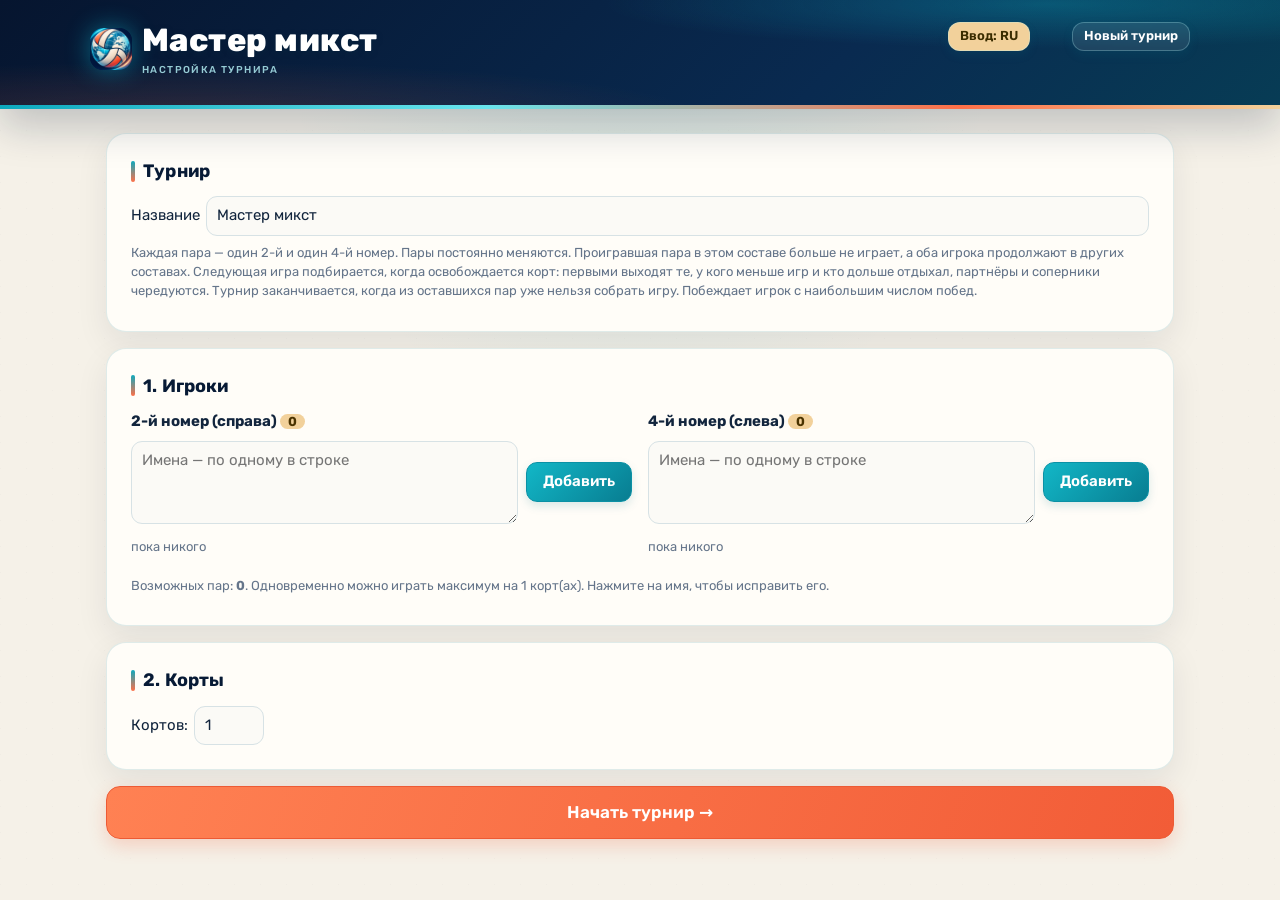
==== commit de5b93cf: "Add files via upload" ====
--- a/index.html
+++ b/index.html
@@ -15,7 +15,7 @@
 <meta name="apple-mobile-web-app-status-bar-style" content="black-translucent">
 <meta name="application-name" content="Микст">
 <meta name="theme-color" content="#071a35">
-<meta name="description" content="Мастер микст — турнирный помощник для пляжного волейбола и тенниса.">
+<meta name="description" content="Мастер микст — турнирный помощник для пляжного волейбола.">
 <link rel="stylesheet" href="./styles.css">
 </head>
 <body>
--- a/styles.css
+++ b/styles.css
@@ -154,5 +154,6 @@
 #modal{backdrop-filter:blur(7px)}.dlg{border-radius:20px;border-top:4px solid var(--sun);box-shadow:0 24px 80px rgba(4,20,41,.3)}
 #toast{border-radius:14px;box-shadow:0 10px 30px rgba(3,19,40,.28)}
 @media(prefers-color-scheme:dark){:root{color-scheme:dark;--bg:#08182b;--card:#10243b;--ink:#edf7f7;--muted:#9ab0bf;--line:#294154;--sea:#39d4df;--sea-d:#83e8ed;--ocean:#06152a;--sun:#ff8153;--sun-d:#ff7048;--sand:#b99258;--sand-d:#d0a968;--court:#3b342a;--win:#55cf8c;--ready:#123744;--done:#163424;--danger:#ff7a66;--shadow:0 12px 32px rgba(0,0,0,.2)}body{background:radial-gradient(ellipse at 50% -15%,rgba(9,168,189,.13),transparent 42%),#08182b}input,select,textarea{background:#0b1d31}.court .side{background:rgba(10,30,40,.68);border-color:var(--sea)}.court .ch{color:#f0cf8c}.court{border-color:#876c3f}.court.free{background:rgba(255,255,255,.025);border-color:#385064}.banner{color:#472819}}
+@media(min-width:561px){header h1{padding-right:270px}}
 @media(max-width:560px){header{padding-bottom:26px}header h1{padding-right:0;align-items:flex-start}header .btn{position:static;top:auto;right:auto}header #kb{margin-left:0}header h1{width:auto;flex:1}header{justify-content:flex-end}header h1{margin-right:auto}main{padding-top:16px}.card{margin-bottom:12px}.opts{gap:8px}}
 @media(prefers-reduced-motion:reduce){*,*::before,*::after{scroll-behavior:auto!important;transition:none!important}}
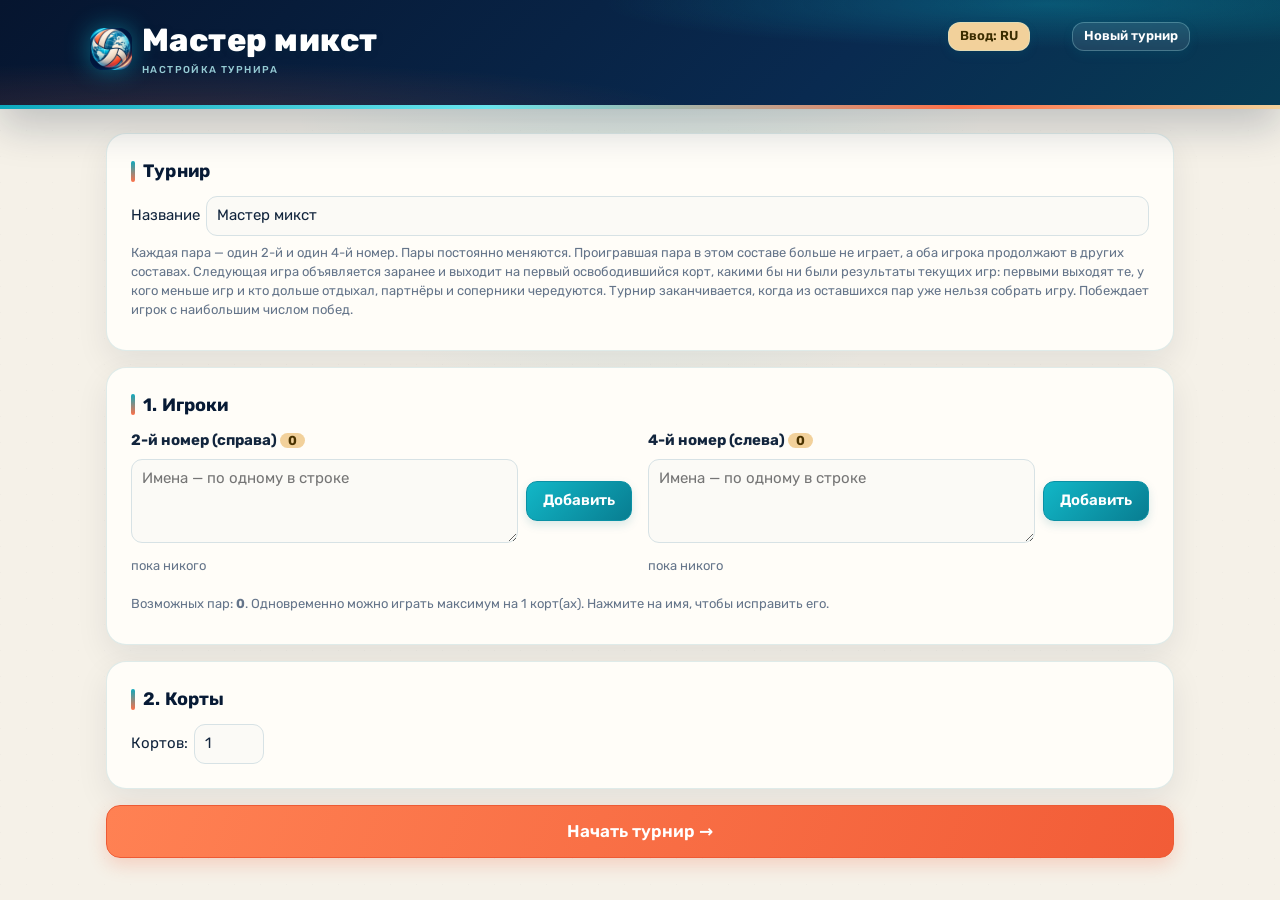
==== commit 4d8544d1: "Add files via upload" ====
--- a/index.html
+++ b/index.html
@@ -26,8 +26,15 @@
 </header>
 <main id="app"></main>
 <div id="modal" onclick="if(event.target===this)closeModal()"></div>
+<div id="install" hidden>
+  <img src="./icon-192.png" alt="">
+  <div class="it"><b>Приложение «Микст»</b><span id="install-txt">Отдельное окно без браузера, работает офлайн</span></div>
+  <button class="btn sm" id="install-btn" onclick="doInstall()">Установить</button>
+  <button class="x" onclick="hideInstall(true)" aria-label="Закрыть">×</button>
+</div>
 <div id="toast" onclick="this.classList.remove('on')"></div>
 
+<script src="./qrcode.min.js" defer></script>
 <script src="./app.js" defer></script>
 </body>
 </html>
--- a/styles.css
+++ b/styles.css
@@ -157,3 +157,24 @@
 @media(min-width:561px){header h1{padding-right:270px}}
 @media(max-width:560px){header{padding-bottom:26px}header h1{padding-right:0;align-items:flex-start}header .btn{position:static;top:auto;right:auto}header #kb{margin-left:0}header h1{width:auto;flex:1}header{justify-content:flex-end}header h1{margin-right:auto}main{padding-top:16px}.card{margin-bottom:12px}.opts{gap:8px}}
 @media(prefers-reduced-motion:reduce){*,*::before,*::after{scroll-behavior:auto!important;transition:none!important}}
+
+/* панель «Установить приложение» (Android) */
+#install{position:fixed;left:12px;right:12px;bottom:calc(12px + env(safe-area-inset-bottom));z-index:19;display:flex;align-items:center;gap:10px;max-width:560px;margin:0 auto;padding:10px 10px 10px 12px;background:#071a35;color:#fff;border-radius:16px;box-shadow:0 10px 30px rgba(3,19,40,.35);border-left:5px solid var(--sun)}
+#install[hidden]{display:none}
+#install img{width:40px;height:40px;border-radius:10px;flex:none}
+#install .it{flex:1;min-width:0;display:flex;flex-direction:column;font-size:13px;line-height:1.3}
+#install .it span{color:#b9c8d6}
+#install .btn{flex:none}
+#install .x{flex:none;background:none;border:0;color:#b9c8d6;font-size:24px;line-height:1;padding:4px 6px;cursor:pointer}
+@media(display-mode:standalone){#install{display:none!important}}
+body:has(#install:not([hidden])) main{padding-bottom:110px}
+/* игра в одну строку: Ваня+Миша / Коля+Петя */
+.court .vs{display:flex;flex-wrap:wrap;justify-content:center;align-items:center;gap:6px 8px;margin:10px 0}
+.court .vs .side{display:inline-flex;flex-wrap:nowrap;gap:2px;padding:7px 10px}
+.court .vs .amp{margin:0 1px}
+.court .vs .sl{color:var(--muted);font-weight:500;font-size:20px}
+.mc .tr .w{font-weight:700;color:var(--win)}
+.mc .tr .l{color:var(--muted);text-decoration:line-through}
+/* передача турнира: QR-код */
+.share .qr{background:#fff;border-radius:14px;padding:8px;margin:10px auto 0;width:min(320px,100%)}
+.share .qr svg{display:block;width:100%;height:auto}
